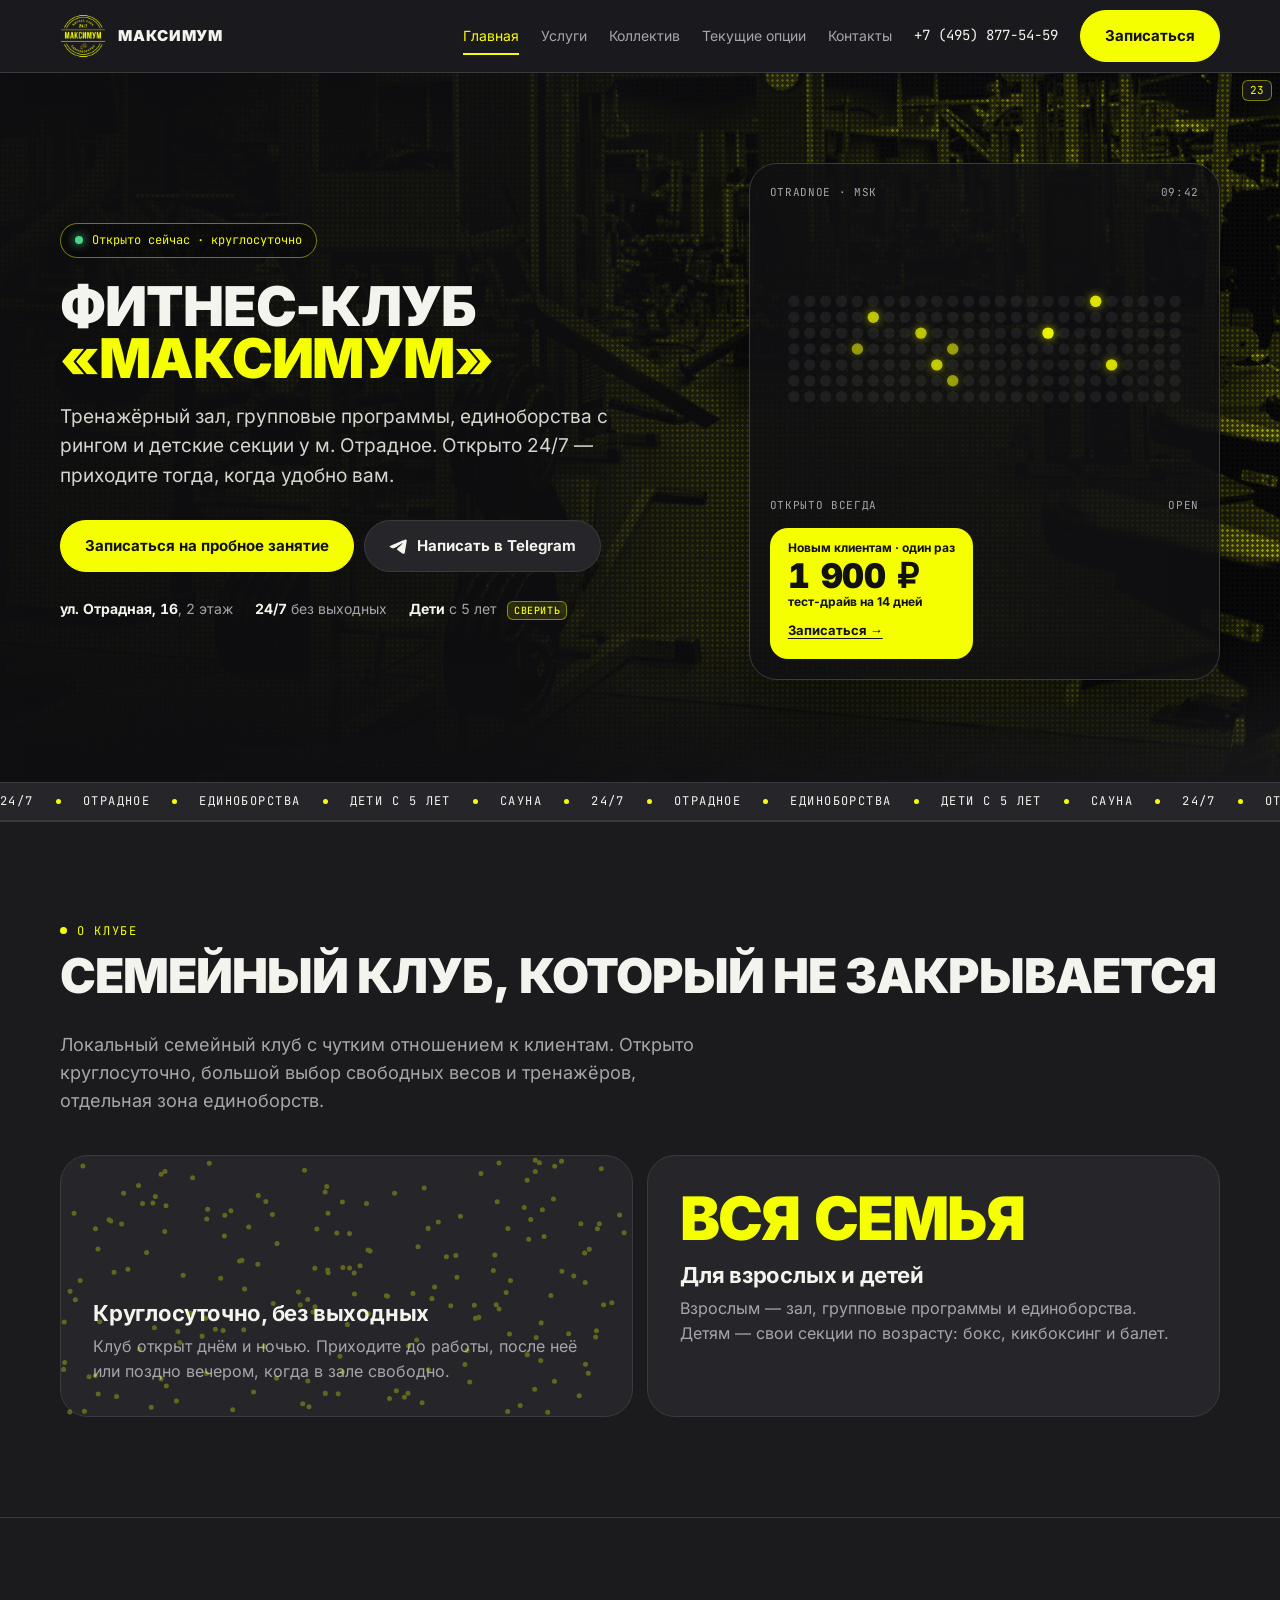
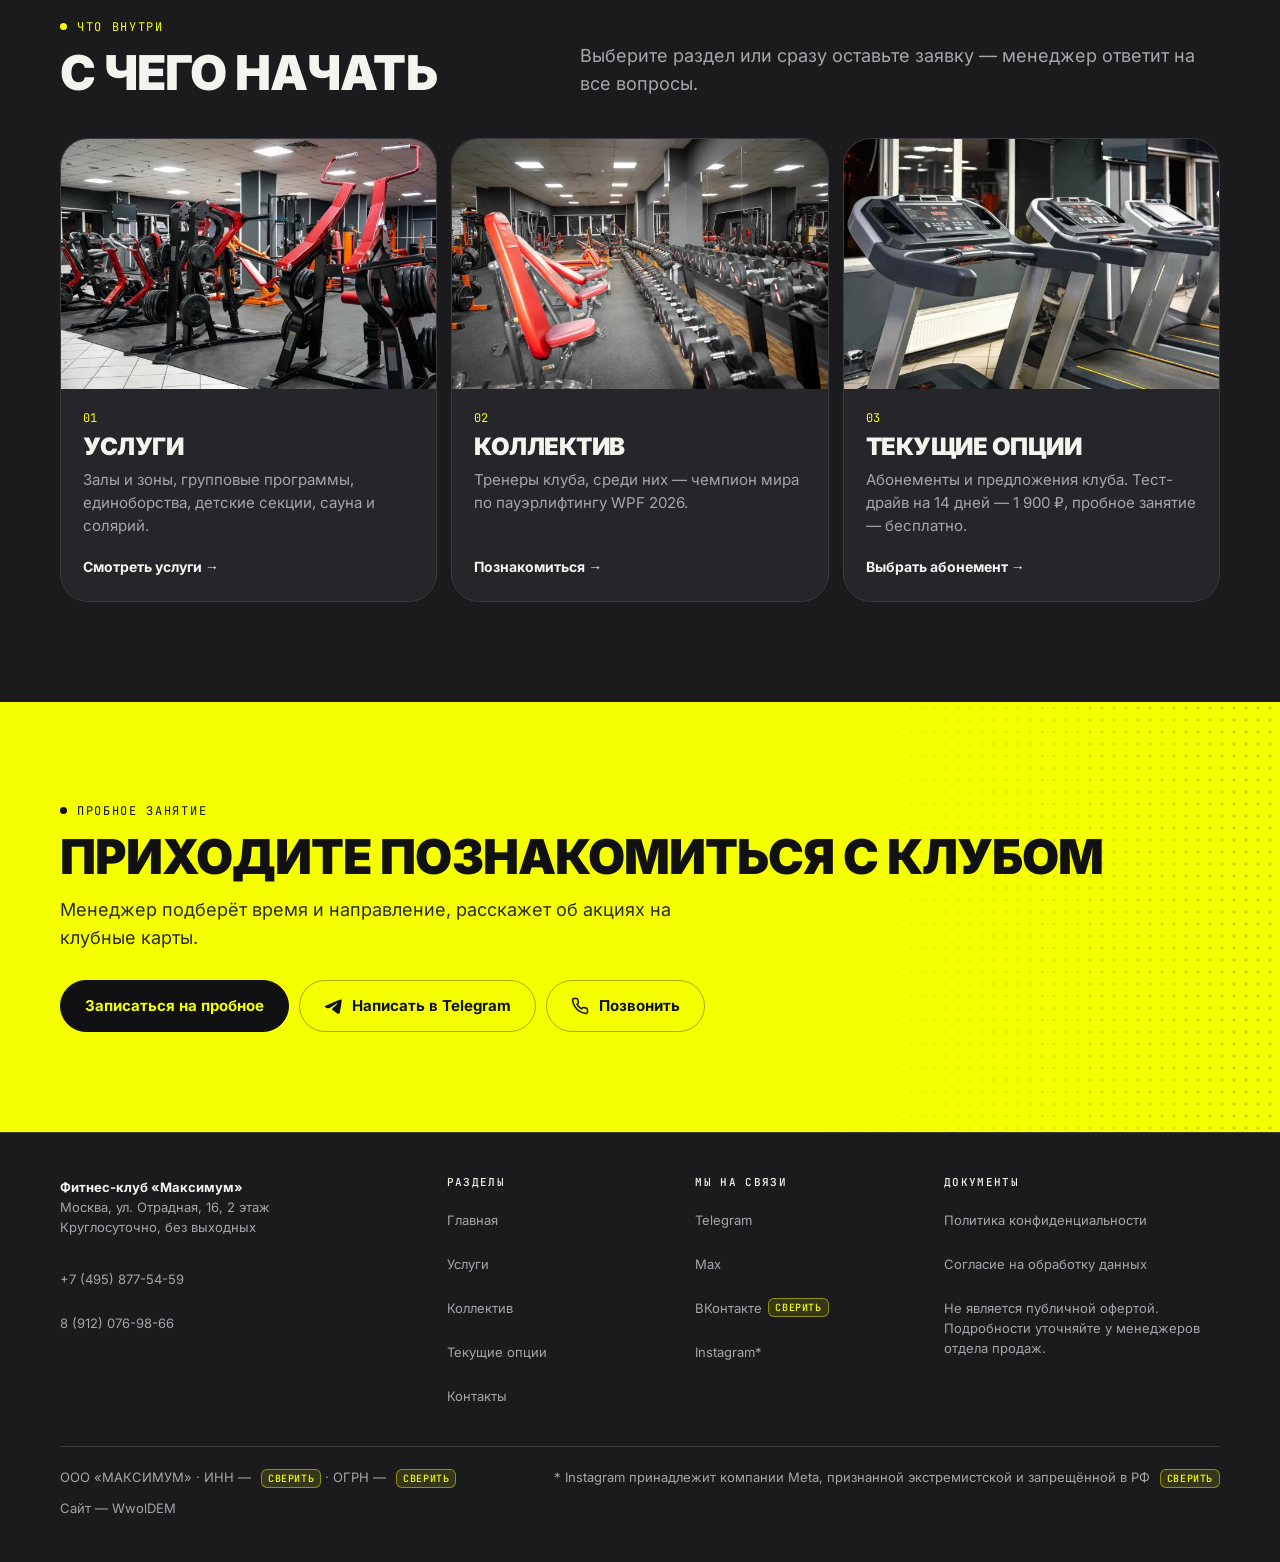
==== index.html @ f5d0c186 "Демо-сайт «Максимум», версия 23: иконки Telegram Co-Authored-By: Claude Opus 5.5 <noreply@anthropic." ====
<!doctype html>
<html lang="ru">
<head>
<meta charset="utf-8">
<meta name="viewport" content="width=device-width, initial-scale=1, viewport-fit=cover">
<title>Фитнес-клуб «Максимум» в Отрадном — круглосуточно, для всей семьи</title>
<meta name="description" content="Локальный семейный фитнес-клуб «Максимум» у м. Отрадное: открыто круглосуточно, свободные веса и тренажёры, зона единоборств, детские секции. Тест-драйв 14 дней — 1 900 ₽, пробное занятие — бесплатно.">
<meta name="theme-color" content="#1b1b1e">
<!--club:head-->
<meta name="robots" content="noindex, nofollow">
<link rel="canonical" href="https://maximum-club.example/">
<meta property="og:type" content="website">
<meta property="og:locale" content="ru_RU">
<meta property="og:site_name" content="Фитнес-клуб «Максимум»">
<meta property="og:title" content="Фитнес-клуб «Максимум» в Отрадном — круглосуточно, для всей семьи">
<meta property="og:description" content="Локальный семейный фитнес-клуб «Максимум» у м. Отрадное: открыто круглосуточно, свободные веса и тренажёры, зона единоборств, детские секции. Тест-драйв 14 дней — 1 900 ₽, пробное занятие — бесплатно.">
<meta property="og:url" content="https://maximum-club.example/">
<meta property="og:image" content="https://maximum-club.example/assets/img/og.jpg">
<meta property="og:image:width" content="1200">
<meta property="og:image:height" content="630">
<meta name="twitter:card" content="summary_large_image">
<link rel="icon" href="assets/img/favicon-32.png" sizes="32x32" type="image/png">
<link rel="apple-touch-icon" href="assets/img/apple-touch-icon.png">
<!--/club:head-->
<link rel="stylesheet" href="assets/css/site.css?v=23">
</head>
<body data-tg="Здравствуйте! Хочу записаться на пробное занятие в «Максимум»">
<a class="skip" href="#main">К содержанию</a>
<div class="ver" aria-hidden="true">23</div>

<header class="header">
  <div class="wrap">
    <a class="logo" href="index.html" aria-label="Фитнес-клуб «Максимум», на главную"><img src="assets/img/logo.png" alt="" width="46" height="46"><span>МАКСИМУМ</span></a>
    <nav class="nav" aria-label="Разделы сайта">
      <a href="index.html" aria-current="page">Главная</a>
      <a href="uslugi.html">Услуги</a>
      <a href="kollektiv.html">Коллектив</a>
      <a href="opcii.html">Текущие опции</a>
      <a href="kontakty.html">Контакты</a>
    </nav>
    <!--club:header-phone--><a class="header-tel" href="tel:+74958775459">+7 (495) 877-54-59</a><!--/club:header-phone-->
    <a class="btn btn-y" href="kontakty.html?interest=trial#form">Записаться</a>
    <button class="burger" type="button" aria-label="Открыть меню" aria-expanded="false" aria-controls="mobile-menu"><span></span></button>
  </div>
</header>
<nav class="mobile-menu" id="mobile-menu" aria-label="Меню">
  <a href="index.html" aria-current="page">Главная</a>
  <a href="uslugi.html">Услуги</a>
  <a href="kollektiv.html">Коллектив</a>
  <a href="opcii.html">Текущие опции</a>
  <a href="kontakty.html">Контакты</a>
  <a class="btn btn-y" href="kontakty.html?interest=trial#form">Записаться на пробное</a>
</nav>

<main id="main">
<section class="hero" aria-labelledby="hero-title">
  <div class="hero-bg" aria-hidden="true"><!--club:hero-photo--><img src="assets/img/photos/hero-1280.webp" srcset="assets/img/photos/hero-640.webp 640w, assets/img/photos/hero-1280.webp 1280w" sizes="100vw" width="1280" height="853" alt="" fetchpriority="high" data-photo="hero"><!--/club:hero-photo--><span class="tint"></span><span class="led"></span></div>
  <div class="wrap">
    <div class="hero-text">
      <span class="live">Открыто сейчас · круглосуточно</span>
      <h1 id="hero-title">Фитнес-клуб <em>«Максимум»</em></h1>
      <p class="hero-sub">Тренажёрный зал, групповые программы, единоборства с рингом и детские секции у м.&nbsp;Отрадное. Открыто 24/7 — приходите тогда, когда удобно вам.</p>
      <div class="btn-row">
        <a class="btn btn-y" href="kontakty.html?interest=trial#form">Записаться на пробное занятие</a>
        <a class="btn" data-tg href="https://t.me/maximum_otradnoe"><svg class="ico-tg" viewBox="42 53 136 136" fill="currentColor" aria-hidden="true"><path fill-rule="evenodd" d="M54.3,118.8c35-15.2,58.3-25.3,70-30.2 c33.3-13.9,40.3-16.3,44.8-16.4c1,0,3.2,0.2,4.7,1.4c1.2,1,1.5,2.3,1.7,3.3s0.4,3.1,0.2,4.7c-1.8,19-9.6,65.1-13.6,86.3 c-1.7,9-5,12-8.2,12.3c-7,0.6-12.3-4.6-19-9c-10.6-6.9-16.5-11.2-26.8-18c-11.9-7.8-4.2-12.1,2.6-19.1c1.8-1.8,32.5-29.8,33.1-32.3 c0.1-0.3,0.1-1.5-0.6-2.1c-0.7-0.6-1.7-0.4-2.5-0.2c-1.1,0.2-17.9,11.4-50.6,33.5c-4.8,3.3-9.1,4.9-13,4.8 c-4.3-0.1-12.5-2.4-18.7-4.4c-7.5-2.4-13.5-3.7-13-7.9C45.7,123.3,48.7,121.1,54.3,118.8z"/></svg>Написать в Telegram</a>
      </div>
      <div class="hero-meta"><!--club:hero-meta-->
        <span><b>ул. Отрадная, 16</b>, 2 этаж</span>
        <span><b>24/7</b> без выходных</span>
        <span><b>Дети</b> с 5 лет <span class="todo" title="Возраст балетной студии не подтверждён — минимальный возраст может быть меньше">сверить</span></span>
      <!--/club:hero-meta-->
      </div>
    </div>
    <div class="board">
      <div class="board-top"><span>OTRADNOE · MSK</span><span id="clock">--:--</span></div>
      <canvas id="led" width="640" height="400" role="img" aria-label="Табло: клуб открыт 24 часа 7 дней в неделю"></canvas>
      <div class="board-bot"><span>ОТКРЫТО ВСЕГДА</span><span>OPEN</span></div>
      <!-- ПРЕДЛОЖЕНИЕ: тест-драйв из club.js (memberships.testDrive) -->
      <div class="price-tag"><!--club:hero-price-->
        <small>Новым клиентам · один раз</small>
        <b>1 900 ₽</b>
        <small>тест-драйв на 14 дней</small>
        <a href="kontakty.html?interest=testdrive#form">Записаться →</a>
      <!--/club:hero-price-->
      </div>
    </div>
  </div>
</section>

<!-- 24/7 и «семейный клуб» — только текстом на главной (так решил владелец) -->
<section class="section" aria-labelledby="about-title">
  <div class="wrap">
    <div class="section-head">
      <div>
        <div class="eyebrow">О клубе</div>
        <h2 class="h2" id="about-title">Семейный клуб, который не&nbsp;закрывается</h2>
      </div>
      <p class="lead">Локальный семейный клуб с чутким отношением к клиентам. Открыто круглосуточно, большой выбор свободных весов и тренажёров, отдельная зона единоборств.</p>
    </div>
    <div class="grid-2">
      <div class="panel">
        <div class="big">24/7</div>
        <h3>Круглосуточно, без выходных</h3>
        <p>Клуб открыт днём и ночью. Приходите до работы, после неё или поздно вечером, когда в зале свободно.</p>
      </div>
      <div class="panel dots">
        <div class="big">Вся семья</div>
        <h3>Для взрослых и детей</h3>
        <p>Взрослым — зал, групповые программы и единоборства. Детям — свои секции по возрасту: бокс, кикбоксинг и балет.</p>
      </div>
    </div>
  </div>
</section>

<!-- Три раздела из схемы владельца: Услуги · Коллектив · Текущие опции -->
<section class="section" aria-labelledby="go-title">
  <div class="wrap">
    <div class="section-head">
      <div>
        <div class="eyebrow">Что внутри</div>
        <h2 class="h2" id="go-title">С чего начать</h2>
      </div>
      <p class="lead">Выберите раздел или сразу оставьте заявку — менеджер ответит на все вопросы.</p>
    </div>
    <div class="grid-3">
      <a class="go" href="uslugi.html">
        <div class="photo"><!--club:photo:machines--><img src="assets/img/photos/machines-1280.webp" srcset="assets/img/photos/machines-640.webp 640w, assets/img/photos/machines-1280.webp 1280w" sizes="(max-width: 640px) 100vw, (max-width: 1080px) 50vw, 400px" width="1280" height="853" alt="Ряд силовых тренажёров в зале клуба" loading="lazy" decoding="async" data-photo="machines"><!--/club:photo:machines--></div>
        <div class="go-body"><span class="num">01</span><h3>Услуги</h3><p>Залы и зоны, групповые программы, единоборства, детские секции, сауна и солярий.</p><span class="arrow">Смотреть услуги →</span></div>
      </a>
      <a class="go" href="kollektiv.html">
        <div class="photo"><!--club:photo:dumbbells--><img src="assets/img/photos/dumbbells-1280.webp" srcset="assets/img/photos/dumbbells-640.webp 640w, assets/img/photos/dumbbells-1280.webp 1280w" sizes="(max-width: 640px) 100vw, (max-width: 1080px) 50vw, 400px" width="1280" height="853" alt="Зона свободных весов: гантельный ряд и скамья" loading="lazy" decoding="async" data-photo="dumbbells"><!--/club:photo:dumbbells--></div>
        <div class="go-body"><span class="num">02</span><h3>Коллектив</h3><p>Тренеры клуба, среди них — чемпион мира по пауэрлифтингу WPF 2026.</p><span class="arrow">Познакомиться →</span></div>
      </a>
      <a class="go" href="opcii.html">
        <div class="photo"><!--club:photo:treadmills--><img src="assets/img/photos/treadmills-1280.webp" srcset="assets/img/photos/treadmills-640.webp 640w, assets/img/photos/treadmills-1280.webp 1280w" sizes="(max-width: 640px) 100vw, (max-width: 1080px) 50vw, 400px" width="1280" height="853" alt="Кардиозона: ряд беговых дорожек" loading="lazy" decoding="async" data-photo="treadmills"><!--/club:photo:treadmills--></div>
        <div class="go-body"><span class="num">03</span><h3>Текущие опции</h3><p>Абонементы и предложения клуба. <!--club:promo-line-->Тест-драйв на 14 дней — 1 900 ₽, пробное занятие — бесплатно.<!--/club:promo-line--></p><span class="arrow">Выбрать абонемент →</span></div>
      </a>
    </div>
  </div>
</section>

<!-- Призыв к заявке: на каждой странице -->
<section class="section on-y cta" aria-labelledby="cta-title">
  <div class="wrap">
    <div>
      <div class="eyebrow">Пробное занятие</div>
      <h2 class="h2" id="cta-title">Приходите познакомиться с клубом</h2>
      <p class="lead">Менеджер подберёт время и направление, расскажет об акциях на клубные карты.</p>
    </div>
    <div class="btn-row">
      <a class="btn btn-ink" href="kontakty.html?interest=trial#form">Записаться на пробное</a>
      <a class="btn btn-line" data-tg href="https://t.me/maximum_otradnoe"><svg class="ico-tg" viewBox="42 53 136 136" fill="currentColor" aria-hidden="true"><path fill-rule="evenodd" d="M54.3,118.8c35-15.2,58.3-25.3,70-30.2 c33.3-13.9,40.3-16.3,44.8-16.4c1,0,3.2,0.2,4.7,1.4c1.2,1,1.5,2.3,1.7,3.3s0.4,3.1,0.2,4.7c-1.8,19-9.6,65.1-13.6,86.3 c-1.7,9-5,12-8.2,12.3c-7,0.6-12.3-4.6-19-9c-10.6-6.9-16.5-11.2-26.8-18c-11.9-7.8-4.2-12.1,2.6-19.1c1.8-1.8,32.5-29.8,33.1-32.3 c0.1-0.3,0.1-1.5-0.6-2.1c-0.7-0.6-1.7-0.4-2.5-0.2c-1.1,0.2-17.9,11.4-50.6,33.5c-4.8,3.3-9.1,4.9-13,4.8 c-4.3-0.1-12.5-2.4-18.7-4.4c-7.5-2.4-13.5-3.7-13-7.9C45.7,123.3,48.7,121.1,54.3,118.8z"/></svg>Написать в Telegram</a>
      <a class="btn btn-line" href="tel:+74958775459" data-club-href="tel"><svg viewBox="0 0 24 24" fill="none" stroke="currentColor" stroke-width="2" aria-hidden="true"><path d="M22 16.9v3a2 2 0 0 1-2.2 2 19.8 19.8 0 0 1-8.6-3.1 19.5 19.5 0 0 1-6-6A19.8 19.8 0 0 1 2.1 4.2 2 2 0 0 1 4.1 2h3a2 2 0 0 1 2 1.7c.1.9.4 1.8.7 2.7a2 2 0 0 1-.5 2.1L8 9.8a16 16 0 0 0 6 6l1.3-1.3a2 2 0 0 1 2.1-.4c.9.3 1.8.6 2.7.7a2 2 0 0 1 1.7 2z"/></svg>Позвонить</a>
    </div>
  </div>
</section>
</main>

<!--club:footer-->
<footer class="footer">
  <div class="wrap">
    <div>
      <b>Фитнес-клуб «Максимум»</b><br>
      Москва, ул. Отрадная, 16, 2 этаж<br>
      Круглосуточно, без выходных<br><br>
      <a href="tel:+74958775459">+7 (495) 877-54-59</a><br>
      <a href="tel:+79120769866">8 (912) 076-98-66</a>
    </div>
    <div>
      <h2>Разделы</h2>
      <ul class="footer-links">
        <li><a href="index.html">Главная</a></li>
        <li><a href="uslugi.html">Услуги</a></li>
        <li><a href="kollektiv.html">Коллектив</a></li>
        <li><a href="opcii.html">Текущие опции</a></li>
        <li><a href="kontakty.html">Контакты</a></li>
      </ul>
    </div>
    <div>
      <h2>Мы на связи</h2>
      <ul class="footer-links">
        <li><a data-tg href="https://t.me/maximum_otradnoe">Telegram</a></li>
        <li><a href="https://max.ru/u/f9LHodD0cOLThnOwlESvNaqsqRwsQmShuXo-hjKcUozW8xYT5xTaU2M9Jrw" target="_blank" rel="noopener">Max</a></li>
        <li><a href="https://vk.com/maximum_otradnoe" target="_blank" rel="noopener">ВКонтакте</a> <span class="todo" title="Страница не открылась при сборе данных">сверить</span></li>
        <li><a href="https://www.instagram.com/maximum_otradnoe" target="_blank" rel="noopener">Instagram*</a></li>
      </ul>
    </div>
    <div>
      <h2>Документы</h2>
      <ul class="footer-links">
        <li><a href="privacy.html">Политика конфиденциальности</a></li>
        <li><a href="consent.html">Согласие на обработку данных</a></li>
      </ul>
      <p style="margin-top:12px">Не является публичной офертой. Подробности уточняйте у менеджеров отдела продаж.</p>
    </div>
    <div class="legal">
      <span>ООО «МАКСИМУМ» · ИНН — <span class="todo" title="Запросить у клуба">сверить</span> · ОГРН — <span class="todo" title="Запросить у клуба">сверить</span></span>
      <span>* Instagram принадлежит компании Meta, признанной экстремистской и запрещённой в РФ <span class="todo" title="Сверить формулировку с юристом клуба">сверить</span></span>
      <span>Сайт — WwolDEM</span>
    </div>
  </div>
</footer>
<!--/club:footer-->
<!--club:actionbar-->
<nav class="actionbar" aria-label="Быстрая связь">
  <a class="btn" href="tel:+74958775459"><svg viewBox="0 0 24 24" fill="none" stroke="currentColor" stroke-width="2" aria-hidden="true"><path d="M22 16.9v3a2 2 0 0 1-2.2 2 19.8 19.8 0 0 1-8.6-3.1 19.5 19.5 0 0 1-6-6A19.8 19.8 0 0 1 2.1 4.2 2 2 0 0 1 4.1 2h3a2 2 0 0 1 2 1.7c.1.9.4 1.8.7 2.7a2 2 0 0 1-.5 2.1L8 9.8a16 16 0 0 0 6 6l1.3-1.3a2 2 0 0 1 2.1-.4c.9.3 1.8.6 2.7.7a2 2 0 0 1 1.7 2z"/></svg>Звонок</a>
  <a class="btn" data-tg href="https://t.me/maximum_otradnoe"><svg class="ico-tg" viewBox="42 53 136 136" fill="currentColor" aria-hidden="true"><path fill-rule="evenodd" d="M54.3,118.8c35-15.2,58.3-25.3,70-30.2 c33.3-13.9,40.3-16.3,44.8-16.4c1,0,3.2,0.2,4.7,1.4c1.2,1,1.5,2.3,1.7,3.3s0.4,3.1,0.2,4.7c-1.8,19-9.6,65.1-13.6,86.3 c-1.7,9-5,12-8.2,12.3c-7,0.6-12.3-4.6-19-9c-10.6-6.9-16.5-11.2-26.8-18c-11.9-7.8-4.2-12.1,2.6-19.1c1.8-1.8,32.5-29.8,33.1-32.3 c0.1-0.3,0.1-1.5-0.6-2.1c-0.7-0.6-1.7-0.4-2.5-0.2c-1.1,0.2-17.9,11.4-50.6,33.5c-4.8,3.3-9.1,4.9-13,4.8 c-4.3-0.1-12.5-2.4-18.7-4.4c-7.5-2.4-13.5-3.7-13-7.9C45.7,123.3,48.7,121.1,54.3,118.8z"/></svg>Telegram</a>
  <a class="btn btn-y" href="kontakty.html?interest=trial#form">Заявка</a>
</nav>
<!--/club:actionbar-->
<!-- Яндекс Метрику клуба (счётчик 99974212) подключить только на боевом домене -->
<script src="assets/data/club.js?v=23" defer></script>
<script src="assets/js/site.js?v=23" defer></script>
</body>
</html>
---- assets/css/site.css ----
/* =========================================================
   Фитнес-клуб «Максимум» — новый информационный сайт (черновой каркас)
   Общий стиль для всех страниц. Токены — из версии 9 лендинга.
   ========================================================= */
/* ---------- шрифты: локальные файлы из assets/fonts ---------- */
@font-face{font-family:"Inter";font-style:normal;font-weight:400;font-display:swap;src:url("../fonts/inter-cyrillic-400-normal.woff2") format("woff2");unicode-range:U+0301,U+0400-045F,U+0490-0491,U+04B0-04B1,U+2116}
@font-face{font-family:"Inter";font-style:normal;font-weight:400;font-display:swap;src:url("../fonts/inter-latin-400-normal.woff2") format("woff2");unicode-range:U+0000-00FF,U+0131,U+0152-0153,U+02BB-02BC,U+02C6,U+02DA,U+02DC,U+0304,U+0308,U+0329,U+2000-206F,U+20AC,U+2122,U+2191,U+2193,U+2212,U+2215,U+FEFF,U+FFFD}
@font-face{font-family:"Inter";font-style:normal;font-weight:500;font-display:swap;src:url("../fonts/inter-cyrillic-500-normal.woff2") format("woff2");unicode-range:U+0301,U+0400-045F,U+0490-0491,U+04B0-04B1,U+2116}
@font-face{font-family:"Inter";font-style:normal;font-weight:500;font-display:swap;src:url("../fonts/inter-latin-500-normal.woff2") format("woff2");unicode-range:U+0000-00FF,U+0131,U+0152-0153,U+02BB-02BC,U+02C6,U+02DA,U+02DC,U+0304,U+0308,U+0329,U+2000-206F,U+20AC,U+2122,U+2191,U+2193,U+2212,U+2215,U+FEFF,U+FFFD}
@font-face{font-family:"Inter";font-style:normal;font-weight:700;font-display:swap;src:url("../fonts/inter-cyrillic-700-normal.woff2") format("woff2");unicode-range:U+0301,U+0400-045F,U+0490-0491,U+04B0-04B1,U+2116}
@font-face{font-family:"Inter";font-style:normal;font-weight:700;font-display:swap;src:url("../fonts/inter-latin-700-normal.woff2") format("woff2");unicode-range:U+0000-00FF,U+0131,U+0152-0153,U+02BB-02BC,U+02C6,U+02DA,U+02DC,U+0304,U+0308,U+0329,U+2000-206F,U+20AC,U+2122,U+2191,U+2193,U+2212,U+2215,U+FEFF,U+FFFD}
@font-face{font-family:"Inter";font-style:normal;font-weight:900;font-display:swap;src:url("../fonts/inter-cyrillic-900-normal.woff2") format("woff2");unicode-range:U+0301,U+0400-045F,U+0490-0491,U+04B0-04B1,U+2116}
@font-face{font-family:"Inter";font-style:normal;font-weight:900;font-display:swap;src:url("../fonts/inter-latin-900-normal.woff2") format("woff2");unicode-range:U+0000-00FF,U+0131,U+0152-0153,U+02BB-02BC,U+02C6,U+02DA,U+02DC,U+0304,U+0308,U+0329,U+2000-206F,U+20AC,U+2122,U+2191,U+2193,U+2212,U+2215,U+FEFF,U+FFFD}
@font-face{font-family:"JetBrains Mono";font-style:normal;font-weight:400;font-display:swap;src:url("../fonts/jetbrains-mono-cyrillic-400-normal.woff2") format("woff2");unicode-range:U+0301,U+0400-045F,U+0490-0491,U+04B0-04B1,U+2116}
@font-face{font-family:"JetBrains Mono";font-style:normal;font-weight:400;font-display:swap;src:url("../fonts/jetbrains-mono-latin-400-normal.woff2") format("woff2");unicode-range:U+0000-00FF,U+0131,U+0152-0153,U+02BB-02BC,U+02C6,U+02DA,U+02DC,U+0304,U+0308,U+0329,U+2000-206F,U+20AC,U+2122,U+2191,U+2193,U+2212,U+2215,U+FEFF,U+FFFD}
@font-face{font-family:"JetBrains Mono";font-style:normal;font-weight:500;font-display:swap;src:url("../fonts/jetbrains-mono-cyrillic-500-normal.woff2") format("woff2");unicode-range:U+0301,U+0400-045F,U+0490-0491,U+04B0-04B1,U+2116}
@font-face{font-family:"JetBrains Mono";font-style:normal;font-weight:500;font-display:swap;src:url("../fonts/jetbrains-mono-latin-500-normal.woff2") format("woff2");unicode-range:U+0000-00FF,U+0131,U+0152-0153,U+02BB-02BC,U+02C6,U+02DA,U+02DC,U+0304,U+0308,U+0329,U+2000-206F,U+20AC,U+2122,U+2191,U+2193,U+2212,U+2215,U+FEFF,U+FFFD}
:root{
  --bg:#1b1b1e;
  --base:#303034;
  --surface:#25252a;
  --surface-2:#2d2d32;
  --line:#3a3a41;
  --text:#f4f4ef;
  --muted:#a5a5ac;
  --y:#f5ff00;
  --y-soft:rgba(245,255,0,.12);
  --y-line:rgba(245,255,0,.45);
  --ink:#111113;
  --ok:#47d68b;
  --err:#ff6b5e;
  --sans:"Inter",-apple-system,BlinkMacSystemFont,"Segoe UI",Roboto,Arial,sans-serif;
  --mono:"JetBrains Mono",ui-monospace,"SF Mono",Menlo,Consolas,monospace;
  --r-lg:28px; --r-md:18px; --r-sm:12px; --r-pill:999px;
  --wrap:1200px;
  --gutter:20px;
  --header-h:72px;
  --hdr-shrink:0px;
  color-scheme:dark;
}
html.hdr-compact{--hdr-shrink:12px} /* шапка сжимается при прокрутке */
*{box-sizing:border-box;margin:0;padding:0}
html{scroll-behavior:smooth;scroll-padding-top:calc(var(--header-h) + 12px);-webkit-text-size-adjust:100%}
body{background:var(--bg);color:var(--text);font-family:var(--sans);font-size:16px;line-height:1.55;-webkit-font-smoothing:antialiased}
img{max-width:100%;display:block}
a{color:inherit;text-decoration:none}
button{font:inherit;color:inherit;background:none;border:0;cursor:pointer}
:focus-visible{outline:2px solid var(--y);outline-offset:3px;border-radius:6px}
.wrap{width:100%;max-width:var(--wrap);margin:0 auto;padding-inline:var(--gutter)}
.sr-only{position:absolute;width:1px;height:1px;overflow:hidden;clip:rect(0 0 0 0);white-space:nowrap}
.skip{position:absolute;left:12px;top:-60px;z-index:80;background:var(--y);color:var(--ink);padding:10px 16px;border-radius:var(--r-pill);font-weight:700}
.skip:focus{top:12px}

/* ---------- метки черновика ---------- */
/* версия макета — убрать перед сдачей */
.ver{position:fixed;top:calc(var(--header-h) + 8px);right:8px;z-index:60;font-family:var(--mono);font-size:11px;line-height:1;color:var(--y);border:1px solid var(--y-line);border-radius:6px;padding:4px 7px;background:rgba(27,27,30,.85);pointer-events:none}
/* «сверить» — данные из каталогов / не подтверждены клубом.
   Перед сдачей скрыть одной строкой: .todo{display:none} */
.todo{display:inline-block;margin-left:6px;padding:2px 6px;border:1px solid var(--y-line);border-radius:6px;background:var(--y-soft);color:var(--y);font-family:var(--mono);font-size:10px;font-weight:500;line-height:1.3;letter-spacing:.06em;text-transform:uppercase;vertical-align:middle;white-space:nowrap;cursor:help}
.on-y .todo,.card.hot .todo,.price-tag .todo{background:rgba(17,17,19,.1);border-color:rgba(17,17,19,.5);color:var(--ink)}
.on-y .form .todo{background:var(--y-soft);border-color:var(--y-line);color:var(--y)}

/* ---------- type ---------- */
h1,h2,h3{line-height:1.02;letter-spacing:-.02em;text-wrap:balance;overflow-wrap:anywhere}
.eyebrow{font-family:var(--mono);font-size:12px;letter-spacing:.14em;text-transform:uppercase;color:var(--y)}
.eyebrow::before{content:"";display:inline-block;width:7px;height:7px;border-radius:50%;background:currentColor;margin-right:10px;vertical-align:1px}
.h1{font-size:clamp(34px,4.6vw,56px);font-weight:900;text-transform:uppercase;line-height:1;margin-top:16px}
.h2{font-size:clamp(28px,4.4vw,48px);font-weight:900;text-transform:uppercase;margin-top:12px}
.lead{color:var(--muted);font-size:clamp(16px,1.6vw,18px);max-width:640px;margin-top:14px}
.muted{color:var(--muted)}
.note{font-family:var(--mono);font-size:12px;color:var(--muted)}
.section{padding-block:clamp(56px,8vw,100px);border-top:1px solid var(--line)}
.section-head{display:flex;flex-wrap:wrap;align-items:flex-end;justify-content:space-between;gap:16px 40px;margin-bottom:clamp(24px,4vw,40px)}

/* ---------- buttons ---------- */
.btn{display:inline-flex;align-items:center;justify-content:center;gap:10px;min-height:52px;padding:14px 24px;border-radius:var(--r-pill);font-weight:700;font-size:15px;line-height:1.2;border:1px solid var(--line);background:var(--surface);text-align:center;transition:transform .2s ease,background .2s,border-color .2s,color .2s}
.btn:hover{border-color:#5a5a63;transform:translateY(-1px)}
.btn-y{background:var(--y);border-color:var(--y);color:var(--ink)}
.btn-y:hover{background:#fbff5c;border-color:#fbff5c}
.btn-ink{background:var(--ink);border-color:var(--ink);color:var(--y)}
.btn-ink:hover{background:#000;border-color:#000}
.btn-line{background:transparent;border-color:rgba(17,17,19,.35);color:var(--ink)}
.btn-line:hover{border-color:var(--ink)}
.btn svg{width:18px;height:18px;flex:none}
.btn-row{display:flex;flex-wrap:wrap;gap:10px}
.btn-row .todo,.chips .todo{align-self:center}

/* ---------- header ---------- */
.header{position:sticky;top:0;z-index:40;background:rgba(27,27,30,.9);backdrop-filter:saturate(1.4) blur(14px);-webkit-backdrop-filter:saturate(1.4) blur(14px);border-bottom:1px solid var(--line);margin-bottom:var(--hdr-shrink);transition:margin-bottom .25s ease}
.header .wrap{display:flex;align-items:center;gap:22px;height:calc(var(--header-h) - var(--hdr-shrink));transition:height .25s ease}
.logo{display:flex;align-items:center;gap:12px;margin-right:auto;font-weight:900;letter-spacing:.06em;font-size:15px;flex:none;min-height:44px}
.logo img{width:46px;height:46px;border-radius:50%;background:var(--bg);flex:none;transition:width .25s ease,height .25s ease}
.hdr-compact .logo img{width:38px;height:38px}
.nav{display:flex;gap:22px;font-size:14px;color:var(--muted)}
.nav a{position:relative;padding-block:12px;transition:color .2s}
.nav a::after{content:"";position:absolute;left:0;right:0;bottom:4px;height:2px;background:var(--y);transform:scaleX(0);transform-origin:0 50%;transition:transform .3s ease}
.nav a:hover{color:var(--text)}
.nav a:hover::after{transform:scaleX(1)}
.nav a[aria-current="page"]{color:var(--y)}
.nav a[aria-current="page"]::after{transform:scaleX(1)}
.header-tel{font-family:var(--mono);font-size:14px;white-space:nowrap;padding-block:12px}
.header-tel:hover{color:var(--y)}
.burger{display:none;width:44px;height:44px;border-radius:12px;border:1px solid var(--line);place-items:center;flex:none}
.burger span{display:block;width:18px;height:2px;background:var(--text);box-shadow:0 6px 0 var(--text),0 -6px 0 var(--text)}
.burger[aria-expanded="true"]{border-color:var(--y)}
.mobile-menu{display:none}

/* ---------- LED-сетка: фирменная деталь, умеренно ---------- */
.dots{background-image:radial-gradient(circle,rgba(245,255,0,.22) 1px,transparent 1.6px);background-size:12px 12px}

/* ---------- фото ---------- */
.photo{position:relative;overflow:hidden;background:var(--surface-2)}
.photo img{position:absolute;inset:0;width:100%;height:100%;object-fit:cover;transition:transform 1s cubic-bezier(.16,1,.3,1)}
/* метка «фото для макета»: только на картинках-заглушках (data-mock), настоящие фото ставит tools/build.mjs */
.photo:has(> img[data-mock])::after{content:"фото для макета";position:absolute;top:10px;right:10px;z-index:2;font-family:var(--mono);font-size:10px;letter-spacing:.04em;color:var(--text);background:rgba(17,17,19,.72);border-radius:6px;padding:3px 7px;pointer-events:none}
.hero:has(.hero-bg img[data-mock])::after{content:"фото для макета";position:absolute;bottom:12px;right:12px;z-index:3;font-family:var(--mono);font-size:10px;color:var(--text);background:rgba(17,17,19,.72);border-radius:6px;padding:3px 7px}
/* заглушка без фото (тренеры) */
.ph{position:relative;overflow:hidden;background:
  radial-gradient(circle at 70% 30%,rgba(245,255,0,.10),transparent 55%),
  repeating-linear-gradient(135deg,#2a2a2f 0 14px,#26262b 14px 28px)}
.ph::after{content:attr(data-label);position:absolute;left:14px;bottom:12px;right:14px;font-family:var(--mono);font-size:11px;color:var(--muted);letter-spacing:.04em}
.ph img{position:absolute;inset:0;width:100%;height:100%;object-fit:cover;z-index:1}

/* ---------- главная: первый экран ---------- */
.hero{position:relative;overflow:hidden;padding-block:clamp(40px,7vw,96px) clamp(48px,8vw,104px)}
.hero-bg{position:absolute;inset:0;z-index:0;background:#0e0e10}
.hero-bg img{position:absolute;inset:0;width:100%;height:100%;object-fit:cover;object-position:62% 45%;filter:grayscale(1) contrast(1.35) brightness(.9)}
.hero-bg .tint{position:absolute;inset:0;background:var(--y);mix-blend-mode:multiply}
.hero-bg .led{position:absolute;inset:0;background-image:radial-gradient(circle,transparent 0 1.1px,rgba(14,14,16,.7) 1.5px);background-size:5px 5px}
.hero::before{content:"";position:absolute;inset:0;z-index:1;background:
  linear-gradient(90deg,rgba(14,14,16,.97) 0%,rgba(14,14,16,.9) 40%,rgba(14,14,16,.45) 75%,rgba(14,14,16,.25) 100%),
  linear-gradient(0deg,rgba(27,27,30,1) 0%,rgba(27,27,30,0) 22%)}
.hero .wrap{position:relative;z-index:2;display:grid;grid-template-columns:minmax(0,1.15fr) minmax(0,.85fr);gap:clamp(24px,4vw,56px);align-items:center}
.live{display:inline-flex;align-items:center;gap:9px;font-family:var(--mono);font-size:12px;color:var(--y);border:1px solid var(--y-line);border-radius:var(--r-pill);padding:7px 14px;background:rgba(0,0,0,.3)}
.live::before{content:"";width:8px;height:8px;border-radius:50%;background:var(--ok);box-shadow:0 0 10px var(--ok);animation:pulse 1.8s ease-in-out infinite}
@keyframes pulse{50%{opacity:.35}}
.hero-text{container-type:inline-size;min-width:0}
.hero h1{font-size:clamp(34px,8.6cqi,76px);font-weight:900;text-transform:uppercase;line-height:.95;margin:22px 0 18px}
.hero h1 em{font-style:normal;color:var(--y);display:block;white-space:nowrap} /* кавычки не отрываются от слова */
.hero-sub{font-size:clamp(16px,1.7vw,19px);color:#d6d6d0;max-width:560px}
.hero .btn-row{margin-top:30px}
.hero-meta{display:flex;flex-wrap:wrap;gap:8px 22px;margin-top:26px;font-size:14px;color:var(--muted)}
.hero-meta b{color:var(--text)}
.board{position:relative;border-radius:var(--r-lg);border:1px solid var(--line);background:rgba(16,16,19,.88);padding:20px;display:flex;flex-direction:column;gap:14px;box-shadow:0 40px 90px rgba(0,0,0,.5)}
.board-top,.board-bot{display:flex;justify-content:space-between;font-family:var(--mono);font-size:11px;color:var(--muted);letter-spacing:.06em}
.board canvas{width:100%;height:auto;aspect-ratio:16/10;display:block}
.price-tag{align-self:flex-start;background:var(--y);color:var(--ink);border-radius:var(--r-md);padding:14px 18px;line-height:1.05}
.price-tag small{display:block;font-size:12px;font-weight:600}
.price-tag b{display:block;font-size:clamp(26px,3vw,34px);font-weight:900;letter-spacing:-.01em;word-spacing:.08em;margin:3px 0}
.price-tag a{display:inline-flex;align-items:center;min-height:44px;margin-bottom:-8px;font-weight:700;font-size:13px;text-decoration:underline;text-underline-offset:3px}

/* ---------- внутренние страницы: шапка раздела ---------- */
.page-head{position:relative;overflow:hidden;padding-block:clamp(40px,6vw,80px) clamp(32px,5vw,64px)}
.page-head .wrap{position:relative}
.page-head .led-bg{position:absolute;inset:0;-webkit-mask-image:linear-gradient(270deg,rgba(0,0,0,.9) 0%,transparent 70%);mask-image:linear-gradient(270deg,rgba(0,0,0,.9) 0%,transparent 70%);pointer-events:none}
.subnav{display:flex;flex-wrap:wrap;gap:8px;margin-top:26px}
.subnav a{display:inline-flex;align-items:center;min-height:44px;padding:8px 16px;border:1px solid var(--line);border-radius:var(--r-pill);font-size:14px;color:#d6d6d0;transition:border-color .2s,color .2s}
.subnav a:hover{border-color:var(--y-line);color:var(--y)}

/* ---------- панели и факты ---------- */
.grid-2{display:grid;grid-template-columns:repeat(2,minmax(0,1fr));gap:14px}
.grid-3{display:grid;grid-template-columns:repeat(3,minmax(0,1fr));gap:14px}
.price-table td small.age{display:block;margin-top:4px;font-size:13px;font-weight:400;color:var(--muted);line-height:1.35}
.panel{background:var(--surface);border:1px solid var(--line);border-radius:var(--r-lg);padding:clamp(22px,3vw,32px)}
.panel h3{font-size:22px;letter-spacing:-.01em}
.panel p{color:var(--muted);margin-top:10px}
.panel .big{font-size:clamp(40px,5vw,60px);font-weight:900;text-transform:uppercase;color:var(--y);line-height:1;letter-spacing:-.03em;margin-bottom:16px}
.panel .btn-row{margin-top:22px}

/* ---------- карточки-переходы на разделы ---------- */
.go{display:flex;flex-direction:column;border-radius:var(--r-lg);overflow:hidden;background:var(--surface);border:1px solid var(--line);transition:border-color .3s}
.go .photo{aspect-ratio:3/2}
.go-body{padding:20px 22px 24px;display:flex;flex-direction:column;gap:8px;flex:1}
.go .num{font-family:var(--mono);font-size:12px;color:var(--y)}
.go h3{font-size:24px;text-transform:uppercase;font-weight:900;transition:color .3s}
.go p{color:var(--muted);font-size:15px}
.go .arrow{margin-top:auto;padding-top:10px;font-weight:700;font-size:14px}
.go:hover{border-color:var(--y-line)}
.go:hover h3{color:var(--y)}
.go:hover .photo img{transform:scale(1.05)}

/* ---------- зоны ---------- */
.zone{border-radius:var(--r-lg);overflow:hidden;background:var(--surface);border:1px solid var(--line);display:flex;flex-direction:column}
.zone .photo{aspect-ratio:3/2;border-bottom:1px solid var(--line)}
.zone-body{padding:18px 22px 22px}
.zone h3{font-size:20px;letter-spacing:-.01em}
.zone p{color:var(--muted);font-size:15px;margin-top:6px}
.chips{display:flex;flex-wrap:wrap;gap:7px;margin-top:14px}
.chip{border:1px solid var(--line);border-radius:var(--r-pill);padding:6px 12px;font-size:13px;color:#d6d6d0;background:rgba(255,255,255,.02)}
.chip.y{border-color:var(--y-line);color:var(--y)}

/* ---------- две колонки: фото + текст ---------- */
.split{display:grid;grid-template-columns:minmax(0,1fr) minmax(0,1fr);gap:clamp(24px,4vw,56px);align-items:center}
.split.top{align-items:start}
.split .photo{border-radius:var(--r-lg);aspect-ratio:4/3;border:1px solid var(--line)}
.split .kids-photo{aspect-ratio:4/5}
.alt{background:var(--base)}
.motto{margin-top:16px;font-size:clamp(17px,1.7vw,20px);font-weight:700;line-height:1.35;max-width:560px}
.motto > span{display:block;margin-top:6px;font-family:var(--mono);font-size:12px;font-weight:400;color:var(--muted)}

/* ---------- таблица детских секций ---------- */
.table-wrap{border:1px solid var(--line);border-radius:var(--r-md);overflow:hidden}
.kids-table{width:100%;border-collapse:collapse;font-size:15px}
.kids-table th,.kids-table td{text-align:left;padding:13px 16px;vertical-align:top;border-bottom:1px solid var(--line)}
.kids-table th{font-family:var(--mono);font-size:11px;letter-spacing:.1em;text-transform:uppercase;color:var(--muted);font-weight:500;background:var(--surface)}
.kids-table tr:last-child td{border-bottom:0}
.kids-table td:last-child{font-family:var(--mono);color:var(--y)} /* длинный возраст переносится; «с 5 лет» сцеплены неразрывными пробелами при сборке */
.price-table td:last-child{white-space:nowrap} /* цена «1 100 ₽» одной строкой */

/* ---------- доп. услуги ---------- */
.svc{background:var(--surface);border:1px solid var(--line);border-radius:var(--r-md);padding:22px;display:flex;flex-direction:column;gap:8px}
.svc .ico{width:40px;height:40px;border-radius:12px;display:grid;place-items:center;background:var(--y-soft);color:var(--y);font-family:var(--mono);font-size:13px;font-weight:700;margin-bottom:6px}
.svc h3{font-size:18px;letter-spacing:0}
.svc p{color:var(--muted);font-size:14px}
.ticks{list-style:none;display:grid;grid-template-columns:repeat(2,minmax(0,1fr));gap:10px 24px}
.ticks li{position:relative;padding-left:22px;color:#d6d6d0}
.ticks li::before{content:"";position:absolute;left:0;top:.62em;width:10px;height:2px;background:var(--y)}

/* ---------- коллектив ---------- */
/* известные тренеры: фото слева, текст справа */
.coaches{display:grid;grid-template-columns:repeat(2,minmax(0,1fr));gap:14px}
.coach{background:var(--surface);border:1px solid var(--line);border-radius:var(--r-lg);overflow:hidden;display:grid;grid-template-columns:minmax(0,.8fr) minmax(0,1.2fr)}
.coach .ph{min-height:300px;border-right:1px solid var(--line)}
.coach-body{padding:24px 26px 26px;align-self:center}
.coach h3{font-size:22px;letter-spacing:-.01em}
.coach .role{color:var(--y);font-family:var(--mono);font-size:12px;margin-top:8px}
.coach p{color:var(--muted);font-size:15px;margin-top:12px}
.coach.star{border-color:var(--y-line)}
.coach .medal{display:inline-flex;align-items:baseline;gap:6px;margin-top:16px;background:var(--y);color:var(--ink);border-radius:var(--r-sm);padding:8px 12px;font-weight:900;font-size:22px;letter-spacing:-.02em}
.coach .medal small{font-size:12px;font-weight:600;letter-spacing:0}
/* заглушки: одинаковые компактные карточки */
.grid-4{display:grid;grid-template-columns:repeat(4,minmax(0,1fr));gap:14px;margin-top:14px}
.stub{background:var(--surface);border:1px dashed var(--line);border-radius:var(--r-md);overflow:hidden}
.stub .ph{aspect-ratio:1/1;border-bottom:1px dashed var(--line)}
.stub > div:last-child{padding:14px 16px 16px}
.stub h3{font-size:16px;letter-spacing:0;color:var(--text)}
.stub .role{color:var(--muted);font-family:var(--mono);font-size:12px;margin-top:4px}

/* ---------- карточки тренеров (без фото — круг с инициалами) ---------- */
.trainer-card{background:var(--surface);border:1px solid var(--line);border-radius:var(--r-lg);overflow:hidden;display:flex;flex-direction:column}
/* фото тренера: портрет на всю ширину карточки, лицо в верхней трети кадра — видимая часть сдвинута вверх */
.tc-photo{position:relative;aspect-ratio:4/5;overflow:hidden;background:var(--surface-2);border-bottom:1px solid var(--line)}
.tc-photo img{position:absolute;inset:0;width:100%;height:100%;object-fit:cover;object-position:50% 20%}
.tc-photo:not(.tc-empty)::after{content:"";position:absolute;inset:auto 0 0;height:28%;background:linear-gradient(180deg,transparent,rgba(37,37,42,.55));pointer-events:none}
.tc-empty{display:grid;place-items:center;background:radial-gradient(circle at 70% 30%,rgba(245,255,0,.12),transparent 60%),radial-gradient(circle,rgba(245,255,0,.2) 1px,transparent 1.6px) 0 0/12px 12px,var(--surface-2)}
.tc-empty span{font-family:var(--mono);font-size:56px;font-weight:500;letter-spacing:.06em;color:var(--y)}
.tc-body{flex:1;display:flex;flex-direction:column;gap:12px;padding:20px 22px 22px}
.trainer-card h3{font-size:19px;letter-spacing:-.01em}
.trainer-card .role{font-family:var(--mono);font-size:12px;color:var(--y);margin-top:4px}
.trainer-card .since{font-size:14px;color:var(--muted)}
.trainer-card .chips{margin-top:0;gap:6px}
.trainer-card .chip{font-size:12px;padding:5px 10px}
.trainer-card .ach{font-size:14px;color:#d6d6d0}
.trainer-card .btn{margin-top:auto;align-self:flex-start;min-height:44px;padding:10px 20px}

/* ---------- опции / абонементы ---------- */
.card{background:var(--surface);border:1px solid var(--line);border-radius:var(--r-lg);padding:26px;display:flex;flex-direction:column;gap:14px}
.card.hot{background:var(--y);color:var(--ink);border-color:var(--y)}
.card .tag{font-family:var(--mono);font-size:11px;letter-spacing:.1em;text-transform:uppercase;color:var(--muted)}
.card.hot .tag{color:var(--ink)}
.card h3{font-size:24px;letter-spacing:-.01em}
.card .price{font-size:clamp(28px,3vw,36px);font-weight:900;letter-spacing:-.01em;word-spacing:.08em;line-height:1}
.card .price small{font-size:15px;font-weight:600}
.card .price.ask{font-size:18px;font-weight:700;color:var(--muted);letter-spacing:0;line-height:1.3}
.card ul{list-style:none;display:flex;flex-direction:column;gap:9px;font-size:15px;color:#d4d4cf}
.card.hot ul{color:#2b2b2b}
.card li{padding-left:22px;position:relative}
.card li::before{content:"";position:absolute;left:0;top:.62em;width:10px;height:2px;background:var(--y)}
.card.hot li::before{background:var(--ink)}
.card .btn{margin-top:auto}
.offer-note{margin-top:18px}
/* ---------- «Текущие опции»: блоки предложений ---------- */
.offer-block{margin-top:clamp(56px,8vw,88px)}
.terms .card .price{font-size:clamp(26px,2.6vw,34px)}
.trial-free{display:flex;flex-wrap:wrap;align-items:center;justify-content:space-between;gap:14px 24px;margin-top:14px;padding:20px 24px;border:1px solid var(--y-line);border-radius:var(--r-lg);background:var(--y-soft)}
.trial-free p{display:grid;gap:4px}
.trial-free b{font-size:clamp(20px,2.2vw,26px);font-weight:900;color:var(--y);letter-spacing:-.01em}
.trial-free span{color:var(--muted);font-size:15px}
.price-table td:nth-child(2){color:#d6d6d0}
.price-table td.ask{white-space:normal;font-family:var(--sans);color:var(--muted)}
.schedule h3{font-size:20px}
.extra-row{border-color:var(--line);background:var(--surface)}
.extra-row b{color:var(--text);font-size:clamp(18px,1.8vw,22px)}
.steps{list-style:none;counter-reset:s;display:grid;grid-template-columns:repeat(3,minmax(0,1fr));gap:14px}
.steps li{counter-increment:s;background:var(--surface);border:1px solid var(--line);border-radius:var(--r-md);padding:22px}
.steps li::before{content:"0" counter(s);display:block;font-family:var(--mono);color:var(--y);font-size:28px;line-height:1;margin-bottom:14px}
.steps b{display:block;font-size:17px}
.steps span{display:block;color:var(--muted);font-size:14px;margin-top:6px}

/* ---------- жёлтая полоса-призыв (на всех страницах) ---------- */
.on-y{background:var(--y);color:var(--ink)}
.on-y .eyebrow{color:var(--ink)}
.on-y .lead{color:#2c2c2c}
.cta{border-top:0;position:relative;overflow:hidden}
.cta::before{content:"";position:absolute;top:0;right:0;bottom:0;width:min(40vw,460px);background-image:radial-gradient(circle,rgba(17,17,19,.22) 1.2px,transparent 1.8px);background-size:12px 12px;-webkit-mask-image:linear-gradient(270deg,#000,transparent);mask-image:linear-gradient(270deg,#000,transparent);pointer-events:none}
.cta .wrap{position:relative}
.cta .btn-row{margin-top:28px}

/* ---------- контакты ---------- */
.contacts{display:grid;grid-template-columns:minmax(0,.9fr) minmax(0,1.1fr);gap:14px}
.contact-list{list-style:none;display:flex;flex-direction:column;gap:18px}
.contact-list li{display:grid;gap:4px}
.contact-list small{font-family:var(--mono);font-size:11px;letter-spacing:.1em;text-transform:uppercase;color:var(--muted)}
.contact-list .v{font-size:18px;font-weight:700}
.contact-list a.v{display:inline-flex;align-items:center;min-height:44px;justify-self:start}
.contact-list a.v:hover{color:var(--y)}
.contact-list .btn-row{margin-top:4px}
.contact-list .inline{display:flex;flex-wrap:wrap;align-items:center;gap:4px 10px}
.contact-list .inline .todo{margin-left:0}
.map{border-radius:var(--r-lg);overflow:hidden;border:1px solid var(--line);min-height:420px;background:var(--surface);position:relative}
.map iframe{position:absolute;inset:0;width:100%;height:100%;border:0}
/* видно, пока карта не загрузилась или если Яндекс недоступен */
.map-fallback{position:absolute;inset:0;display:grid;place-content:center;gap:6px;text-align:center;padding:24px;color:var(--muted);font-size:14px}
.map-fallback b{color:var(--text);font-size:18px}
.map-col{display:flex;flex-direction:column;gap:12px;min-width:0}
.map-col .map{flex:1}
.map-col > .btn{align-self:flex-start}
.fine{font-size:12px;color:var(--muted);margin-top:16px}

/* ---------- форма заявки ---------- */
.form-grid{display:grid;grid-template-columns:minmax(0,.9fr) minmax(0,1.1fr);gap:clamp(24px,4vw,64px);align-items:start}
.trial-list{list-style:none;margin-top:24px;display:flex;flex-direction:column;gap:10px;font-weight:600}
.trial-list li{padding-left:26px;position:relative}
.trial-list li::before{content:"✓";position:absolute;left:0;font-family:var(--mono)}
.form{background:var(--ink);color:var(--text);border-radius:var(--r-lg);padding:clamp(20px,3vw,34px)}
.form-fields{display:grid;gap:16px}
.picked{font-size:13px;font-family:var(--mono);color:var(--y);background:var(--y-soft);border:1px solid var(--y-line);border-radius:var(--r-sm);padding:10px 14px}
.field{display:grid;gap:7px;min-width:0}
.field label,.field legend{font-size:13px;color:var(--muted);font-family:var(--mono);letter-spacing:.04em}
.field input,.field select{width:100%;min-height:52px;border-radius:var(--r-sm);border:1px solid var(--line);background:var(--surface);color:var(--text);font:inherit;font-size:16px;padding:12px 16px;appearance:none;-webkit-appearance:none;transition:border-color .2s,box-shadow .2s}
.field select{background-image:linear-gradient(45deg,transparent 50%,var(--muted) 50%),linear-gradient(135deg,var(--muted) 50%,transparent 50%);background-position:calc(100% - 22px) 50%,calc(100% - 16px) 50%;background-size:6px 6px;background-repeat:no-repeat;padding-right:44px}
.field input:focus,.field select:focus{outline:none;border-color:var(--y);box-shadow:0 0 0 4px rgba(245,255,0,.14)}
.field input[aria-invalid="true"]{border-color:var(--err)}
.row-2{display:grid;grid-template-columns:minmax(0,1fr) minmax(0,1fr);gap:14px}
.seg{display:flex;flex-wrap:wrap;gap:8px;border:0}
.seg legend{margin-bottom:7px;width:100%}
.seg label{position:relative}
.seg input{position:absolute;opacity:0;pointer-events:none}
.seg span{font-family:var(--sans);letter-spacing:0;display:inline-flex;align-items:center;min-height:44px;padding:10px 18px;border-radius:var(--r-pill);border:1px solid var(--line);font-size:14px;cursor:pointer;color:#d6d6d0;transition:background .2s,border-color .2s,color .2s}
.seg input:checked + span{background:var(--y);border-color:var(--y);color:var(--ink);font-weight:700}
.seg input:focus-visible + span{outline:2px solid var(--y);outline-offset:3px}
.consent{display:flex;gap:12px;align-items:flex-start;font-size:13px;color:var(--muted);line-height:1.45;cursor:pointer}
.consent input{width:22px;height:22px;flex:none;margin-top:0;accent-color:var(--y)}
.form button[type=submit]{width:100%;min-height:58px;font-size:16px}
.form-status{font-size:14px;min-height:20px}
.form-status.err{color:var(--err)}
.form-fallback{margin-top:-4px}
.form-fallback[hidden]{display:none}
.form.sent .form-fields{display:none}
.form-done{display:none}
.form.sent .form-done{display:block}
.form-done:focus{outline:none}
.form-done h3{font-size:clamp(28px,4vw,36px);text-transform:uppercase;font-weight:900;color:var(--y)}
.form-done p{color:var(--muted);margin-top:10px}
.form-done .demo{color:var(--y);font-family:var(--mono);font-size:13px;border:1px dashed var(--y-line);border-radius:var(--r-sm);padding:10px 14px;margin-top:16px}
.form-done .btn-row{margin-top:20px}
.form-done .again{margin-top:14px;font-size:14px;color:var(--muted);text-decoration:underline;text-underline-offset:3px;min-height:44px}
.btn.loading{pointer-events:none;opacity:.75}

/* ---------- документы: политика и согласие ---------- */
.prose{max-width:820px}
.prose h2{font-size:20px;font-weight:700;letter-spacing:-.01em;margin-top:34px}
.prose p,.prose li{color:#d6d6d0;margin-top:10px}
.prose ul{padding-left:20px}
.prose a{color:var(--y);text-decoration:underline;text-underline-offset:3px}
.prose .requisites{list-style:none;padding:18px 20px;margin-top:12px;background:var(--surface);border:1px solid var(--line);border-radius:var(--r-md)}
.prose .requisites li{margin-top:4px}
.prose .requisites li:first-child{margin-top:0}
.doc-banner{font-size:14px;color:var(--text);background:var(--y-soft);border:1px solid var(--y-line);border-radius:var(--r-md);padding:14px 18px;margin-bottom:8px}
.consent a{color:var(--y);text-decoration:underline;text-underline-offset:2px}

/* ---------- подвал ---------- */
.footer{border-top:1px solid var(--line);padding-block:44px calc(44px + env(safe-area-inset-bottom,0px));font-size:13px;color:var(--muted)}
.footer .wrap{display:grid;grid-template-columns:minmax(0,1.3fr) minmax(0,.8fr) minmax(0,.8fr) minmax(0,1fr);gap:28px}
.footer b{color:var(--text)}
.footer h2{font-family:var(--mono);font-size:11px;letter-spacing:.12em;text-transform:uppercase;color:var(--text);font-weight:500;margin-bottom:10px}
.footer-links{list-style:none;display:flex;flex-direction:column}
.footer-links li{min-height:44px;display:flex;align-items:center;flex-wrap:wrap}
.footer a{display:inline-flex;align-items:center;min-height:44px}
.footer a:hover{color:var(--y)}
.footer .legal{grid-column:1/-1;border-top:1px solid var(--line);padding-top:20px;display:flex;flex-wrap:wrap;justify-content:space-between;gap:10px 24px}

/* ---------- мобильная нижняя панель ---------- */
.actionbar{display:none}

/* =========================================================
   Анимации (логика в site.js). Скрытых состояний в CSS нет:
   без JS и при reduced motion контент виден сразу.
   ========================================================= */
.w{display:inline-block}
.panel .big,.hero-meta,.price-tag b,.card .price,.kids-table td:last-child,.coach.star p{font-variant-numeric:tabular-nums}

/* ---------- LED-переход между страницами (логика — site.js, раздел 0) ----------
   Шторка закрывает первый кадр страницы и сама гаснет не позже чем через 0,4 с, даже без JS.
   ОТКЛЮЧИТЬ ЭФФЕКТ: раскомментируйте следующую строку. */
/* html::after{display:none!important} */
html::after{content:"";position:fixed;inset:0;z-index:200;background:#1b1b1e;pointer-events:none;opacity:0;animation:led-cover .4s linear both}
@keyframes led-cover{0%,62%{opacity:1}100%{opacity:0;visibility:hidden}}
html.led-js::after{display:none} /* экран закрыл canvas из site.js */
.led-cover{position:fixed;inset:0;width:100%;height:100%;z-index:200;display:none}
@media print{html::after,.led-cover{display:none!important}}

/* «24/7» из точек (класс led247 ставит site.js; без него — обычный текст) */
.led247-host{position:relative}
.led247-host > canvas{position:absolute;inset:0;width:100%;height:100%;pointer-events:none}
.panel .big.led247{color:transparent}
.led247-host > canvas.lit{animation:led-breathe 2.8s ease-in-out infinite}
@keyframes led-breathe{50%{opacity:.8}}

/* полоса прогресса прокрутки */
.progress{position:fixed;top:0;left:0;right:0;height:3px;z-index:70;background:var(--y);transform:scaleX(0);transform-origin:0 50%;pointer-events:none}

/* бегущая строка */
.ticker{overflow:hidden;background:var(--surface);border-block:1px solid var(--line);padding-block:9px}
.ticker-row{display:flex;width:max-content}
.ticker-group{display:flex;flex:none}
.ticker-group span{display:inline-flex;align-items:center;gap:22px;padding-right:22px;font-family:var(--mono);font-size:12px;letter-spacing:.12em;text-transform:uppercase;white-space:nowrap;color:var(--text)}
.ticker-group span::after{content:"";width:5px;height:5px;border-radius:50%;background:var(--y)}
@media (prefers-reduced-motion:reduce){
  .ticker-row{width:auto;justify-content:center}
  .ticker-group{flex-wrap:wrap;justify-content:center;row-gap:4px}
}

/* подсветка точек сетки под курсором */
.hero-glow{position:absolute;inset:0;z-index:1;pointer-events:none;opacity:0;transition:opacity .4s ease;background-image:radial-gradient(circle,rgba(245,255,0,.5) 1px,transparent 1.5px);background-size:5px 5px;-webkit-mask-image:radial-gradient(220px circle at var(--mx,50%) var(--my,50%),#000,transparent);mask-image:radial-gradient(220px circle at var(--mx,50%) var(--my,50%),#000,transparent)}
.hero-glow.on{opacity:1}

/* наклон карточек */
.tilt{transition:transform .2s ease-out}

/* форма */
.field label,.field legend{transition:color .2s}
.field:focus-within > label,.field:focus-within > legend{color:var(--y)}
.form{position:relative;overflow:hidden}
.burst{position:absolute;inset:0;width:100%;height:100%;pointer-events:none;z-index:5}

/* =========================================================
   Адаптив
   ========================================================= */
@media (max-width:1080px){
  .nav{display:none}
  .burger{display:grid}
  .ver{top:calc((var(--header-h) - var(--hdr-shrink)) / 2 - 10px);transition:top .25s ease;right:auto;left:calc(var(--gutter) + 180px)} /* в шапке правее логотипа: под шапкой открывается меню */
  .mobile-menu{position:fixed;inset:calc(var(--header-h) - var(--hdr-shrink)) 0 auto 0;z-index:39;max-height:calc(100dvh - var(--header-h) + var(--hdr-shrink));overflow-y:auto;background:var(--bg);border-bottom:1px solid var(--line);padding:8px var(--gutter) 24px}
  .mobile-menu.open{display:block}
  .mobile-menu a{display:flex;align-items:center;min-height:52px;border-bottom:1px solid var(--line);font-size:18px;font-weight:700}
  .mobile-menu a[aria-current="page"]{color:var(--y)}
  .mobile-menu .btn{margin-top:16px;width:100%;border-bottom:0}
  .grid-3{grid-template-columns:repeat(2,minmax(0,1fr))}
  .grid-4{grid-template-columns:repeat(2,minmax(0,1fr))}
  .tc-photo{aspect-ratio:1/1}
  .footer .wrap{grid-template-columns:repeat(2,minmax(0,1fr))}
}
@media (max-width:900px){
  .hero::before{background:linear-gradient(180deg,rgba(14,14,16,.9) 0%,rgba(14,14,16,.82) 55%,rgba(27,27,30,1) 100%)}
  .hero .wrap,.split,.form-grid,.contacts{grid-template-columns:minmax(0,1fr)}
  .board{max-width:460px}
  .steps,.coaches{grid-template-columns:minmax(0,1fr)}
  .media-after figure{order:2} /* на узком экране сначала заголовок, потом фото */
  .split .kids-photo{aspect-ratio:16/10}
}
@media (max-width:640px){
  :root{--header-h:64px;--gutter:16px}
  .header-tel,.header .btn-y{display:none}
  .ver{top:calc((var(--header-h) - var(--hdr-shrink)) / 2 - 10px);left:auto;right:calc(var(--gutter) + 54px)} /* в шапке остались лого и бургер: метка левее бургера, не над меню */
  .logo img{width:40px;height:40px}
  .hdr-compact .logo img{width:36px;height:36px}
  .grid-2,.grid-3{grid-template-columns:minmax(0,1fr)}
  .row-2,.ticks{grid-template-columns:minmax(0,1fr)}
  .tc-photo{aspect-ratio:4/3}
  .tc-body{padding:18px 18px 20px}
  .grid-4.stack-sm{grid-template-columns:minmax(0,1fr)}
  .terms .card{padding:18px 16px;gap:10px}
  .terms .card h3{font-size:19px}
  .trial-free .btn{flex:1 1 100%}
  .svc{display:grid;grid-template-columns:40px minmax(0,1fr);gap:4px 14px;padding:18px}
  .svc .ico{grid-row:span 2;margin:0}
  .coach{grid-template-columns:minmax(0,1fr)}
  .coach .ph{min-height:0;aspect-ratio:16/9;border-right:0;border-bottom:1px solid var(--line)}
  .coach-body{padding:20px 20px 22px}
  .hero .btn-row .btn,.cta .btn-row .btn{flex:1 1 100%}
  .map{min-height:320px}
  .footer .wrap{grid-template-columns:repeat(2,minmax(0,1fr));gap:24px 16px}
  .footer .wrap > div:first-child,.footer .wrap > div:nth-child(4){grid-column:1/-1}
  .actionbar{display:grid;grid-template-columns:1fr 1fr 1.2fr;gap:8px;position:fixed;left:0;right:0;bottom:0;z-index:45;padding:10px 12px calc(10px + env(safe-area-inset-bottom,0px));background:rgba(27,27,30,.95);backdrop-filter:blur(12px);-webkit-backdrop-filter:blur(12px);border-top:1px solid var(--line)}
  .actionbar .btn{min-height:48px;padding:10px 8px;font-size:14px;gap:6px}
  .actionbar .btn svg{width:16px;height:16px}
  body{padding-bottom:calc(70px + env(safe-area-inset-bottom,0px))}
}
@media (prefers-reduced-motion:reduce){
  *,*::before,*::after{animation:none!important;transition:none!important}
  html::after{display:none} /* LED-перехода нет */
  html{scroll-behavior:auto}
}
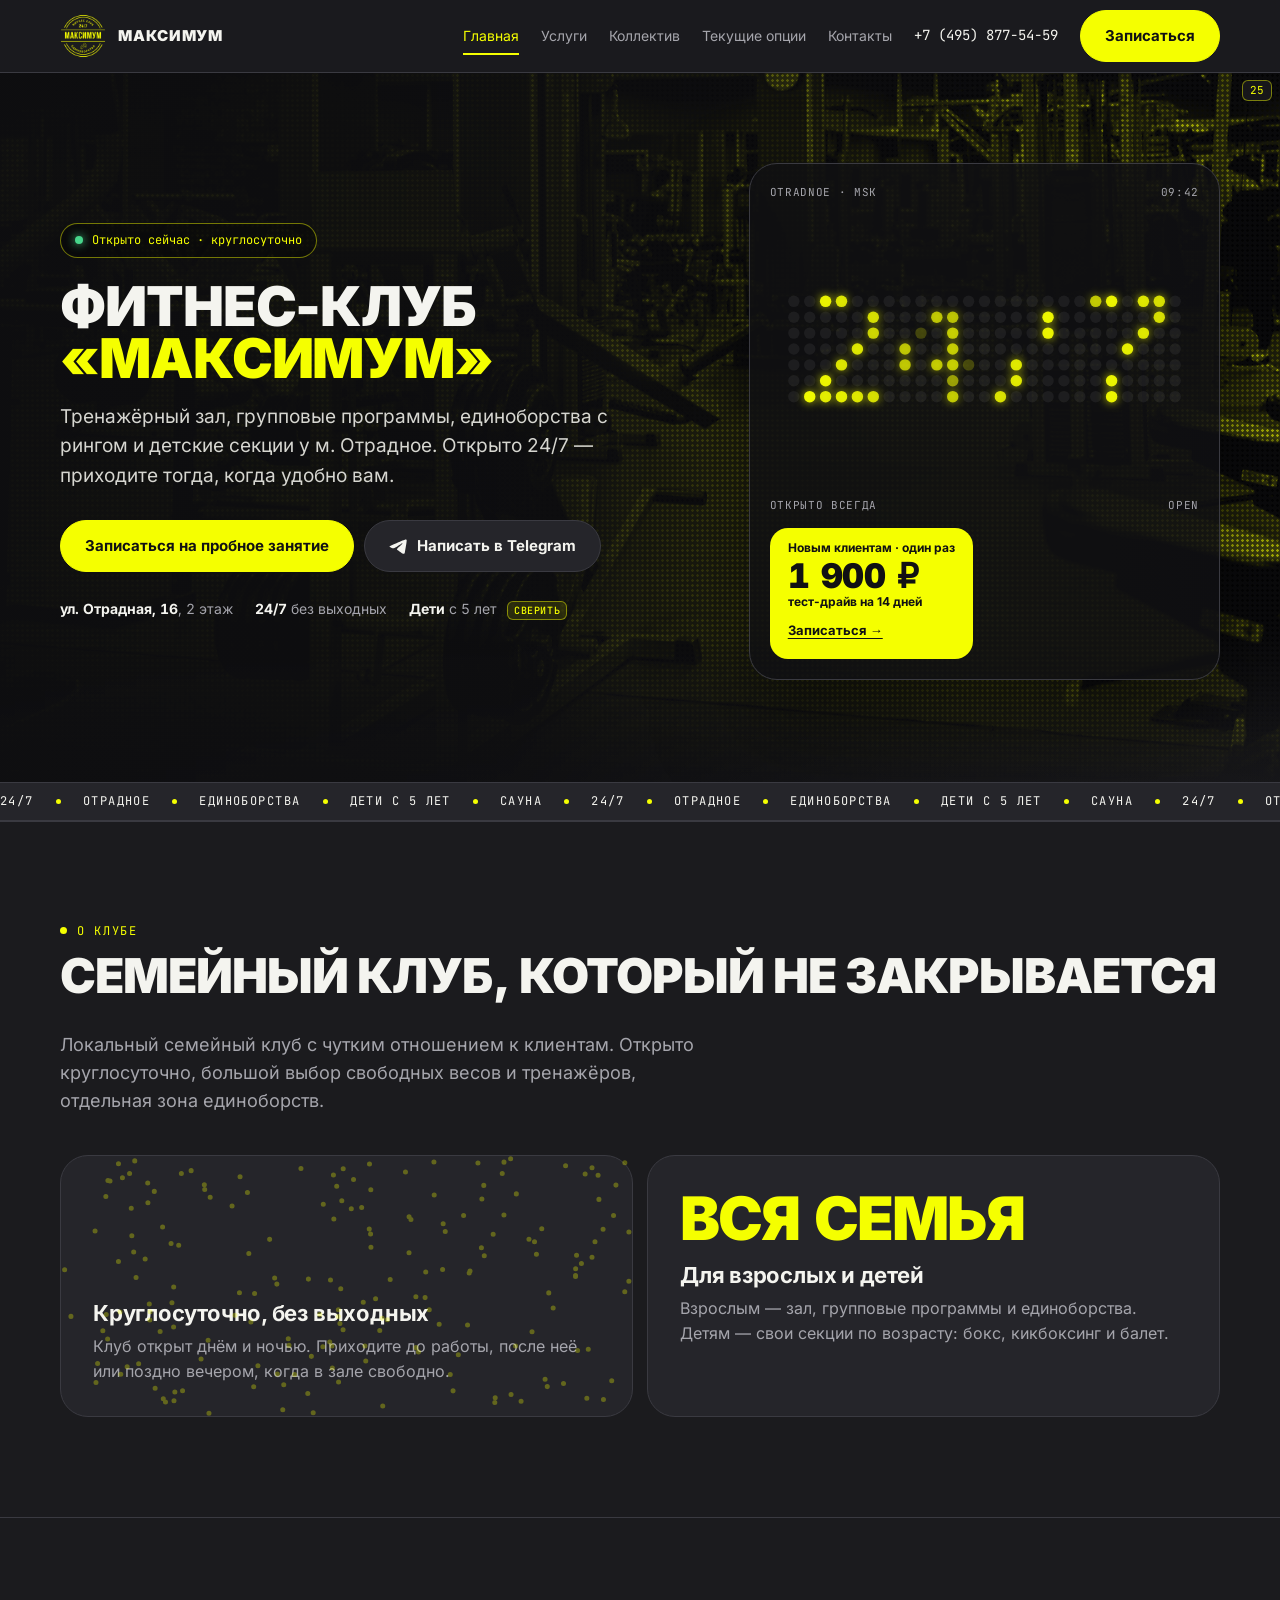
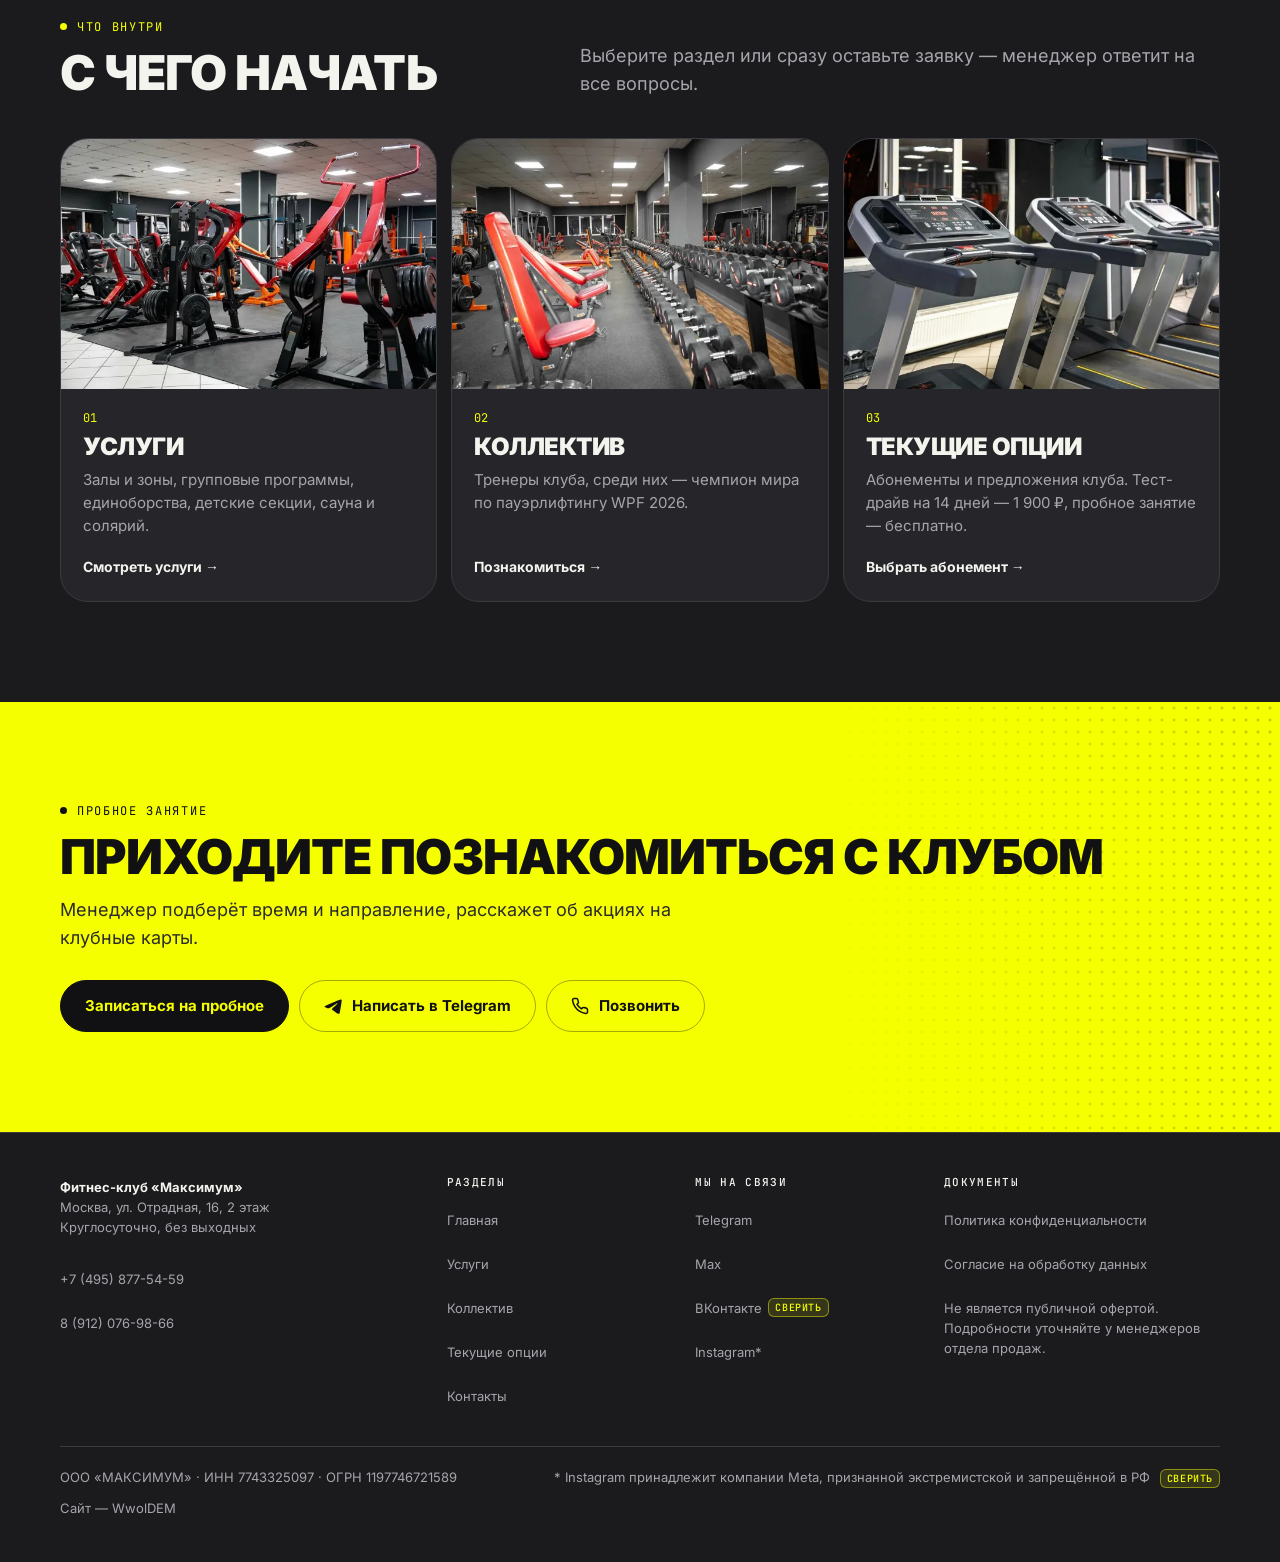
==== commit bd11844a: "Демо-сайт «Максимум», версия 25: реквизиты, форма готова к прокси 1С (демо-режим) Co-Authored-By: Cl" ====
--- a/index.html
+++ b/index.html
@@ -22,11 +22,11 @@
 <link rel="icon" href="assets/img/favicon-32.png" sizes="32x32" type="image/png">
 <link rel="apple-touch-icon" href="assets/img/apple-touch-icon.png">
 <!--/club:head-->
-<link rel="stylesheet" href="assets/css/site.css?v=23">
+<link rel="stylesheet" href="assets/css/site.css?v=25">
 </head>
 <body data-tg="Здравствуйте! Хочу записаться на пробное занятие в «Максимум»">
 <a class="skip" href="#main">К содержанию</a>
-<div class="ver" aria-hidden="true">23</div>
+<div class="ver" aria-hidden="true">25</div>
 
 <header class="header">
   <div class="wrap">
@@ -194,7 +194,7 @@
       <p style="margin-top:12px">Не является публичной офертой. Подробности уточняйте у менеджеров отдела продаж.</p>
     </div>
     <div class="legal">
-      <span>ООО «МАКСИМУМ» · ИНН — <span class="todo" title="Запросить у клуба">сверить</span> · ОГРН — <span class="todo" title="Запросить у клуба">сверить</span></span>
+      <span>ООО «МАКСИМУМ» · ИНН 7743325097 · ОГРН 1197746721589</span>
       <span>* Instagram принадлежит компании Meta, признанной экстремистской и запрещённой в РФ <span class="todo" title="Сверить формулировку с юристом клуба">сверить</span></span>
       <span>Сайт — WwolDEM</span>
     </div>
@@ -208,8 +208,8 @@
   <a class="btn btn-y" href="kontakty.html?interest=trial#form">Заявка</a>
 </nav>
 <!--/club:actionbar-->
-<!-- Яндекс Метрику клуба (счётчик 99974212) подключить только на боевом домене -->
-<script src="assets/data/club.js?v=23" defer></script>
-<script src="assets/js/site.js?v=23" defer></script>
+<!-- Яндекс Метрика (счётчик клуба 99974212) на запуске не подключается: ответственного нет, вернуться позже (см. CLAUDE.md) -->
+<script src="assets/data/club.js?v=25" defer></script>
+<script src="assets/js/site.js?v=25" defer></script>
 </body>
 </html>
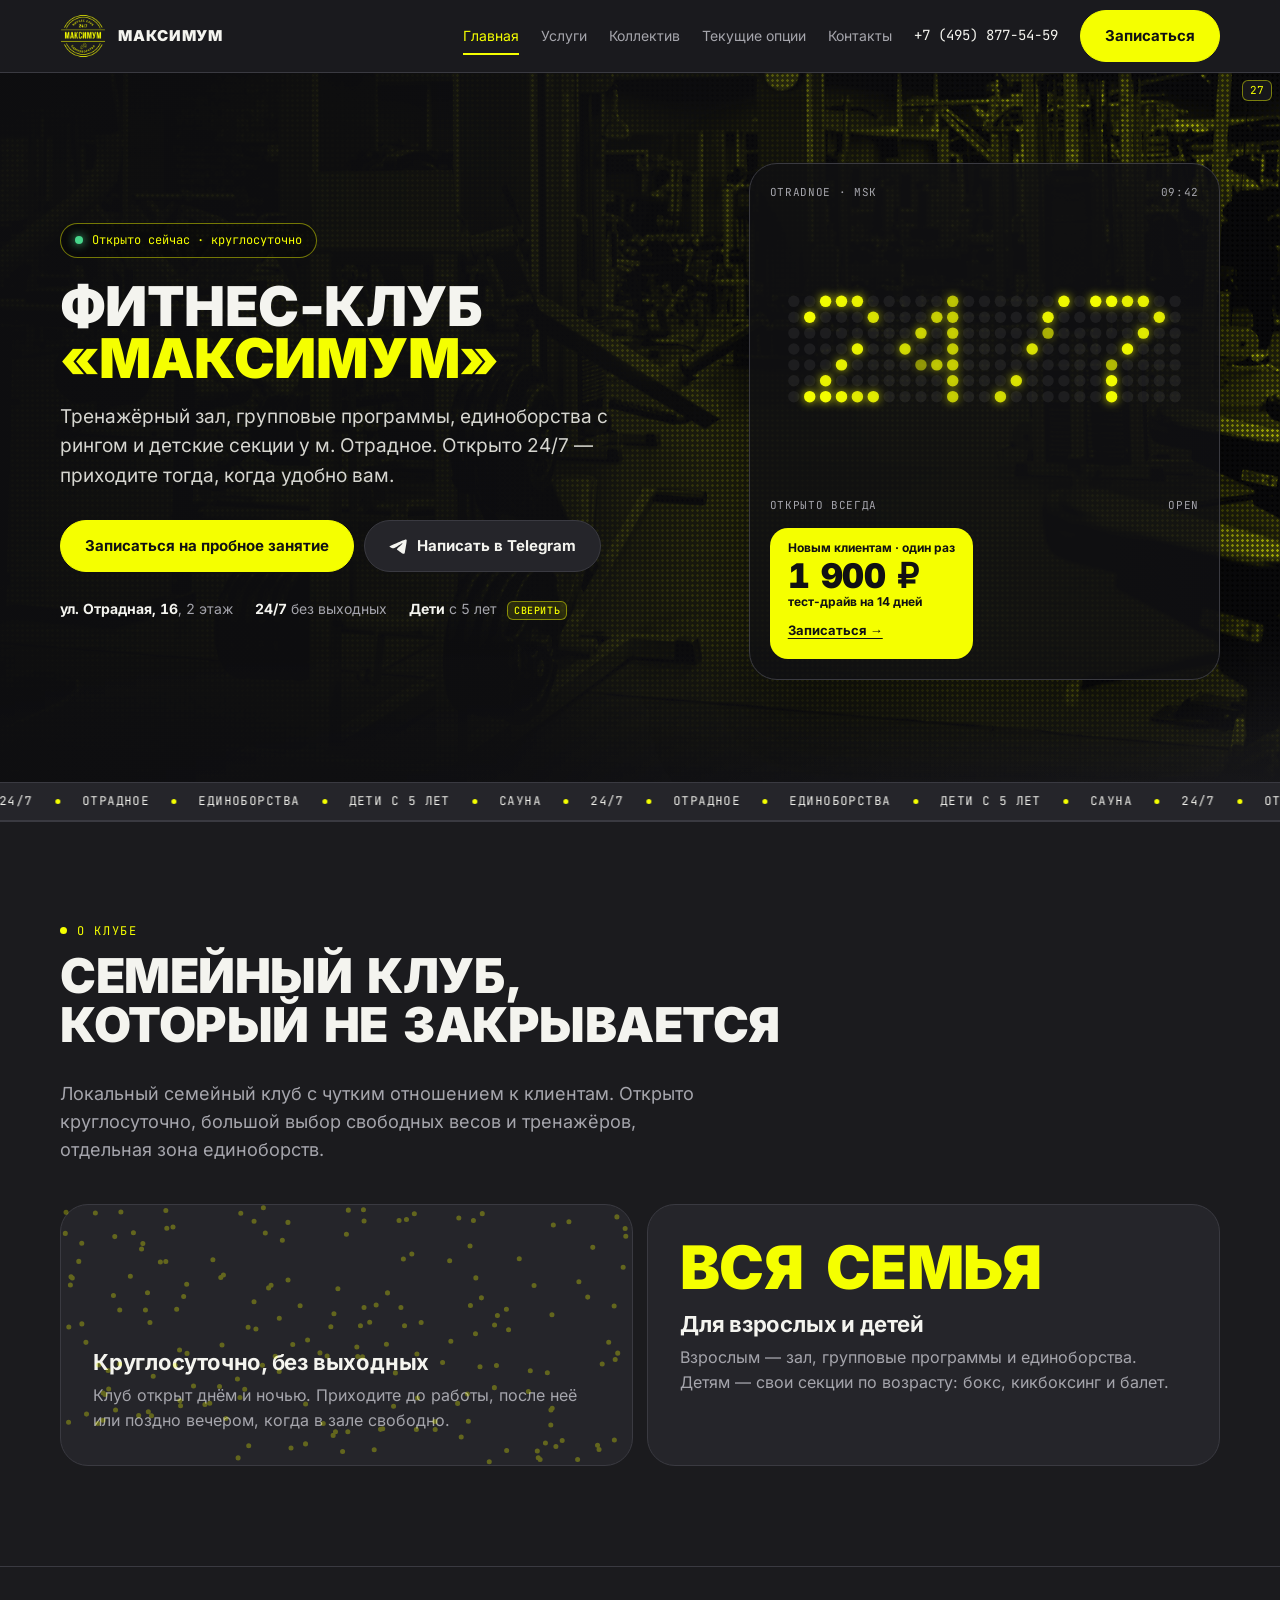
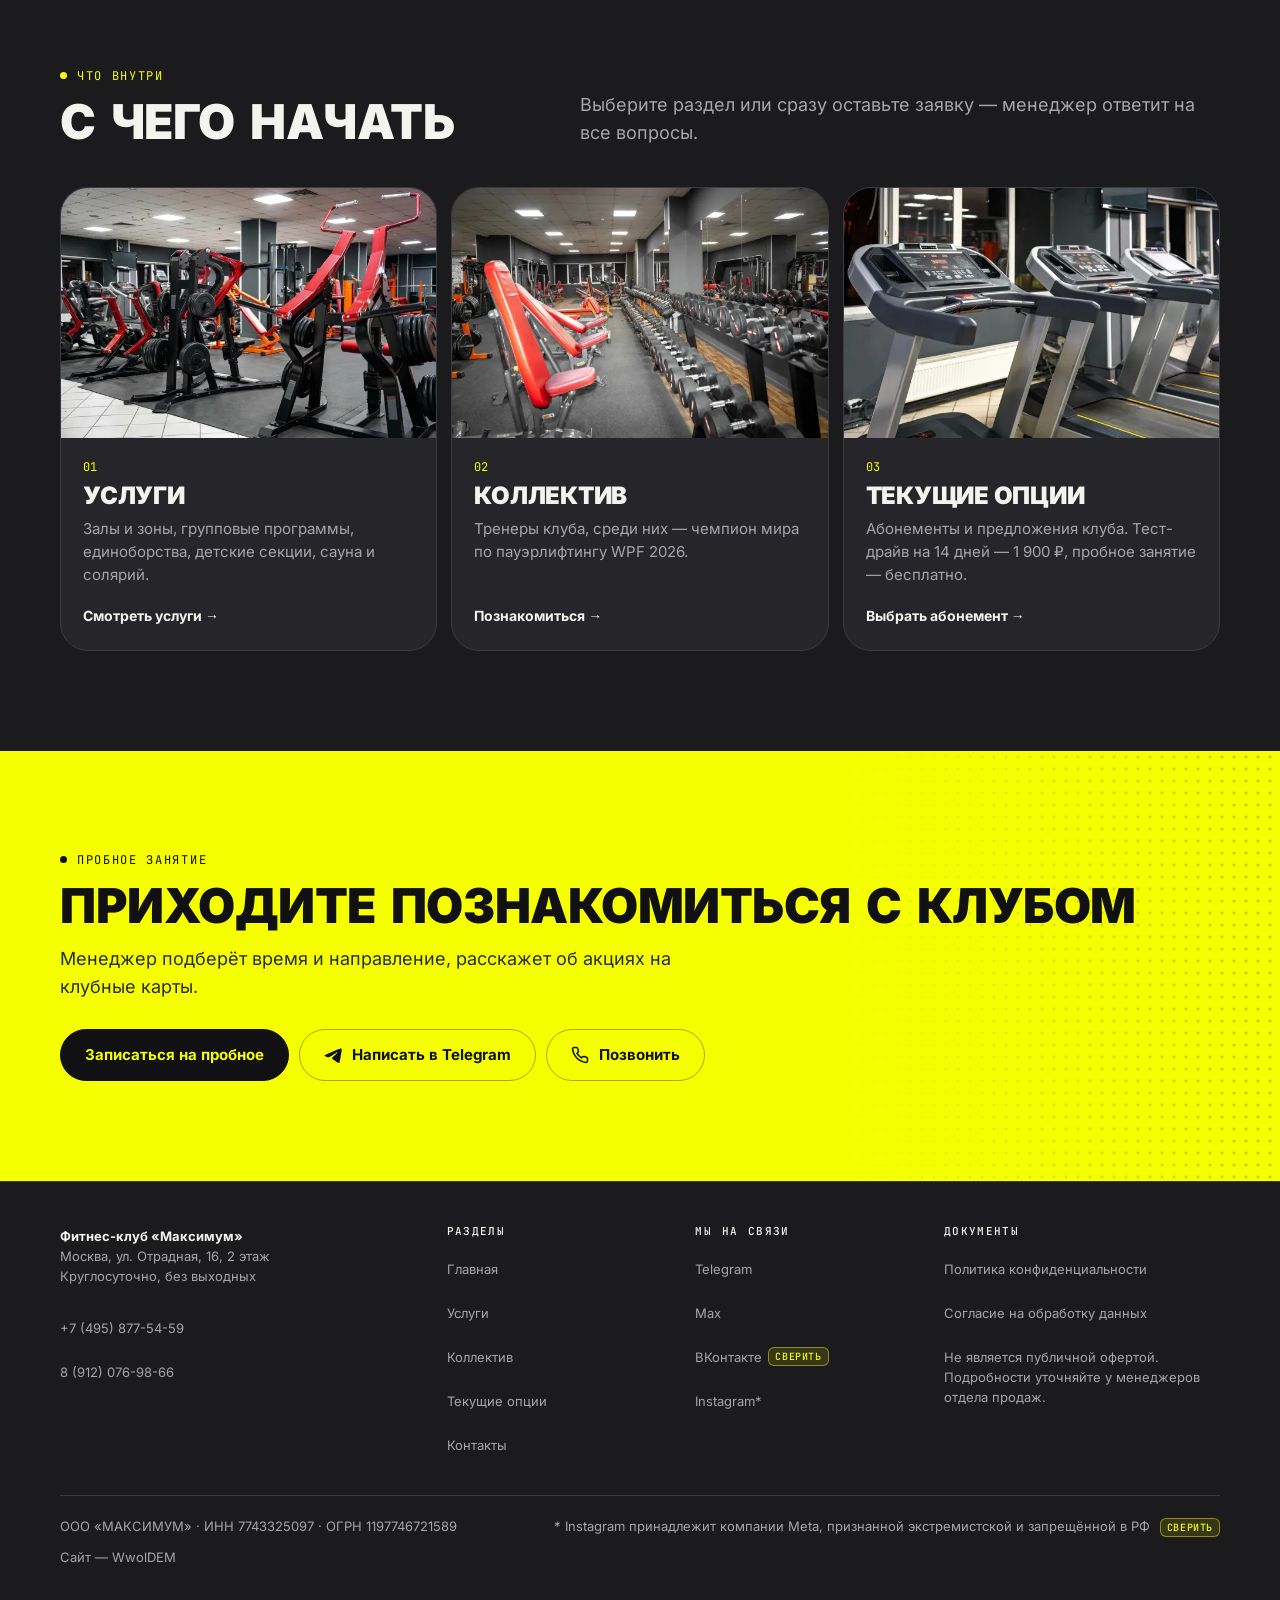
==== commit 478ee0fe: "Демо-сайт «Максимум», версия 27: мобильная доводка, интервалы в заголовках, карта и телефоны Co-Auth" ====
--- a/index.html
+++ b/index.html
@@ -22,11 +22,11 @@
 <link rel="icon" href="assets/img/favicon-32.png" sizes="32x32" type="image/png">
 <link rel="apple-touch-icon" href="assets/img/apple-touch-icon.png">
 <!--/club:head-->
-<link rel="stylesheet" href="assets/css/site.css?v=25">
+<link rel="stylesheet" href="assets/css/site.css?v=27">
 </head>
 <body data-tg="Здравствуйте! Хочу записаться на пробное занятие в «Максимум»">
 <a class="skip" href="#main">К содержанию</a>
-<div class="ver" aria-hidden="true">25</div>
+<div class="ver" aria-hidden="true">27</div>
 
 <header class="header">
   <div class="wrap">
@@ -78,7 +78,7 @@
       <!-- ПРЕДЛОЖЕНИЕ: тест-драйв из club.js (memberships.testDrive) -->
       <div class="price-tag"><!--club:hero-price-->
         <small>Новым клиентам · один раз</small>
-        <b>1 900 ₽</b>
+        <b>1 900 ₽</b>
         <small>тест-драйв на 14 дней</small>
         <a href="kontakty.html?interest=testdrive#form">Записаться →</a>
       <!--/club:hero-price-->
@@ -133,7 +133,7 @@
       </a>
       <a class="go" href="opcii.html">
         <div class="photo"><!--club:photo:treadmills--><img src="assets/img/photos/treadmills-1280.webp" srcset="assets/img/photos/treadmills-640.webp 640w, assets/img/photos/treadmills-1280.webp 1280w" sizes="(max-width: 640px) 100vw, (max-width: 1080px) 50vw, 400px" width="1280" height="853" alt="Кардиозона: ряд беговых дорожек" loading="lazy" decoding="async" data-photo="treadmills"><!--/club:photo:treadmills--></div>
-        <div class="go-body"><span class="num">03</span><h3>Текущие опции</h3><p>Абонементы и предложения клуба. <!--club:promo-line-->Тест-драйв на 14 дней — 1 900 ₽, пробное занятие — бесплатно.<!--/club:promo-line--></p><span class="arrow">Выбрать абонемент →</span></div>
+        <div class="go-body"><span class="num">03</span><h3>Текущие опции</h3><p>Абонементы и предложения клуба. <!--club:promo-line-->Тест-драйв на 14 дней — 1 900 ₽, пробное занятие — бесплатно.<!--/club:promo-line--></p><span class="arrow">Выбрать абонемент →</span></div>
       </a>
     </div>
   </div>
@@ -209,7 +209,7 @@
 </nav>
 <!--/club:actionbar-->
 <!-- Яндекс Метрика (счётчик клуба 99974212) на запуске не подключается: ответственного нет, вернуться позже (см. CLAUDE.md) -->
-<script src="assets/data/club.js?v=25" defer></script>
-<script src="assets/js/site.js?v=25" defer></script>
+<script src="assets/data/club.js?v=27" defer></script>
+<script src="assets/js/site.js?v=27" defer></script>
 </body>
 </html>
--- a/assets/css/site.css
+++ b/assets/css/site.css
@@ -61,7 +61,9 @@
 .on-y .form .todo{background:var(--y-soft);border-color:var(--y-line);color:var(--y)}
 
 /* ---------- type ---------- */
-h1,h2,h3{line-height:1.02;letter-spacing:-.02em;text-wrap:balance;overflow-wrap:anywhere}
+h1,h2,h3{line-height:1.02;letter-spacing:-.01em;text-wrap:balance;overflow-wrap:anywhere}
+/* крупные заголовки капсом (Inter 900): без лишнего пробела слова слипаются */
+h1,h2,.h1,.h2,.panel .big{word-spacing:.12em}
 .eyebrow{font-family:var(--mono);font-size:12px;letter-spacing:.14em;text-transform:uppercase;color:var(--y)}
 .eyebrow::before{content:"";display:inline-block;width:7px;height:7px;border-radius:50%;background:currentColor;margin-right:10px;vertical-align:1px}
 .h1{font-size:clamp(34px,4.6vw,56px);font-weight:900;text-transform:uppercase;line-height:1;margin-top:16px}
@@ -164,7 +166,7 @@
 .panel{background:var(--surface);border:1px solid var(--line);border-radius:var(--r-lg);padding:clamp(22px,3vw,32px)}
 .panel h3{font-size:22px;letter-spacing:-.01em}
 .panel p{color:var(--muted);margin-top:10px}
-.panel .big{font-size:clamp(40px,5vw,60px);font-weight:900;text-transform:uppercase;color:var(--y);line-height:1;letter-spacing:-.03em;margin-bottom:16px}
+.panel .big{font-size:clamp(40px,5vw,60px);font-weight:900;text-transform:uppercase;color:var(--y);line-height:1;letter-spacing:-.01em;margin-bottom:16px}
 .panel .btn-row{margin-top:22px}
 
 /* ---------- карточки-переходы на разделы ---------- */
@@ -226,7 +228,7 @@
 .coach .role{color:var(--y);font-family:var(--mono);font-size:12px;margin-top:8px}
 .coach p{color:var(--muted);font-size:15px;margin-top:12px}
 .coach.star{border-color:var(--y-line)}
-.coach .medal{display:inline-flex;align-items:baseline;gap:6px;margin-top:16px;background:var(--y);color:var(--ink);border-radius:var(--r-sm);padding:8px 12px;font-weight:900;font-size:22px;letter-spacing:-.02em}
+.coach .medal{display:inline-flex;align-items:baseline;gap:6px;margin-top:16px;background:var(--y);color:var(--ink);border-radius:var(--r-sm);padding:8px 12px;font-weight:900;font-size:22px;letter-spacing:-.01em}
 .coach .medal small{font-size:12px;font-weight:600;letter-spacing:0}
 /* заглушки: одинаковые компактные карточки */
 .grid-4{display:grid;grid-template-columns:repeat(4,minmax(0,1fr));gap:14px;margin-top:14px}
@@ -307,8 +309,19 @@
 .contact-list .btn-row{margin-top:4px}
 .contact-list .inline{display:flex;flex-wrap:wrap;align-items:center;gap:4px 10px}
 .contact-list .inline .todo{margin-left:0}
-.map{border-radius:var(--r-lg);overflow:hidden;border:1px solid var(--line);min-height:420px;background:var(--surface);position:relative}
-.map iframe{position:absolute;inset:0;width:100%;height:100%;border:0}
+/* два телефона — каждый на своей строке */
+.contact-list .tel-list{display:flex;flex-direction:column;align-items:flex-start}
+.tel-sep{display:inline-block;margin:0 16px;color:var(--muted)}
+a[href^="tel:"]{white-space:nowrap} /* номер не рвётся на две строки */
+.map{border-radius:var(--r-lg);overflow:hidden;border:1px solid var(--line);min-height:420px;background:var(--surface);display:flex;flex-direction:column}
+.map-frame{position:relative;flex:1;min-height:0}
+.map iframe{position:absolute;inset:0;width:100%;height:100%;border:0;transition:opacity .3s}
+/* пока виджет Яндекса грузится, он показывает свои служебные ссылки синим текстом — прячем iframe до загрузки (site.js) */
+.map.wait iframe{opacity:0}
+/* те же ссылки — мелкой серой подписью под картой, в левом нижнем углу карточки */
+.map-caption{padding:6px 14px;border-top:1px solid var(--line);font-size:12px;line-height:1.4;color:var(--muted)}
+.map-caption a{display:inline-block;margin-right:14px;padding:4px 0;color:var(--muted)}
+.map-caption a:hover{color:var(--text)}
 /* видно, пока карта не загрузилась или если Яндекс недоступен */
 .map-fallback{position:absolute;inset:0;display:grid;place-content:center;gap:6px;text-align:center;padding:24px;color:var(--muted);font-size:14px}
 .map-fallback b{color:var(--text);font-size:18px}
@@ -487,6 +500,55 @@
   .actionbar .btn svg{width:16px;height:16px}
   body{padding-bottom:calc(70px + env(safe-area-inset-bottom,0px))}
 }
+/* ---------- телефон: доводка (версия 27) ---------- */
+@media (max-width:640px){
+  /* текст для чтения — не мельче 14 px */
+  .note,.fine{font-size:14px;line-height:1.5}
+  .chip,.trainer-card .chip{font-size:14px}
+  .trainer-card .chip{padding:6px 11px}
+  .coach .role,.stub .role,.trainer-card .role{font-size:14px}
+  .price-tag small,.price-tag a{font-size:14px}
+  .price-table td small.age{font-size:14px}
+  .field label,.field legend,.consent,.picked,.form-done .demo{font-size:14px}
+  .live{font-size:13px}
+  .go .num,.motto > span{font-size:14px}
+  .footer{font-size:14px}
+  /* подписи капсом моноширинным — служебные метки, не мельче 12 px */
+  .kids-table th,.price-table th,.card .tag,.contact-list small,.footer h2,.board-top,.board-bot,.ph::after{font-size:12px}
+  /* кнопки в строке — на всю ширину, ровной колонкой (кроме мессенджеров и соцсетей в списке контактов) */
+  main .btn-row > .btn{flex:1 1 100%}
+  .contact-list .btn-row > .btn{flex:0 1 auto}
+  /* зоны касания */
+  .footer a{min-width:44px}
+  .map-caption{padding:0 14px}
+  .map-caption a{display:inline-flex;align-items:center;min-height:44px;padding:0}
+  /* два телефона в реквизитах: второй — с новой строки, без разделителя в начале строки */
+  .prose .tel-sep{display:none}
+  .prose .tel-sep + a{display:flex;width:max-content;align-items:center;min-height:44px}
+  .map-col > .btn{align-self:stretch}
+  /* клубные карты по две в ряд: цена помещается */
+  .terms .card .price{font-size:26px}
+  /* якоря и фокус не прячутся под нижней панелью */
+  html{scroll-padding-bottom:calc(84px + env(safe-area-inset-bottom,0px))}
+  /* нижняя панель уезжает, пока открыта клавиатура, видна форма или открыто меню */
+  .actionbar{transition:transform .25s ease,visibility .25s}
+  .actionbar.away{transform:translateY(calc(100% + 2px));visibility:hidden}
+  /* меню — до низа экрана, страница под ним не прокручивается */
+  .mobile-menu{bottom:0;max-height:none;padding-bottom:calc(24px + env(safe-area-inset-bottom,0px))}
+  html.menu-open{overflow:hidden}
+}
+/* узкие телефоны: таблицы цен без горизонтальной прокрутки */
+@media (max-width:400px){
+  .price-table th,.price-table td,.kids-table th,.kids-table td{padding:12px 10px}
+  .card{padding:20px}
+  .card .btn{padding-inline:16px}
+  .price-table td,.kids-table td{font-size:14px}
+  .price-table th,.kids-table th{letter-spacing:.06em}
+}
+/* iPhone SE и уже: клубные карты по одной */
+@media (max-width:359px){
+  .terms.grid-4,.terms .grid-4,.grid-4.terms{grid-template-columns:minmax(0,1fr)}
+}
 @media (prefers-reduced-motion:reduce){
   *,*::before,*::after{animation:none!important;transition:none!important}
   html::after{display:none} /* LED-перехода нет */
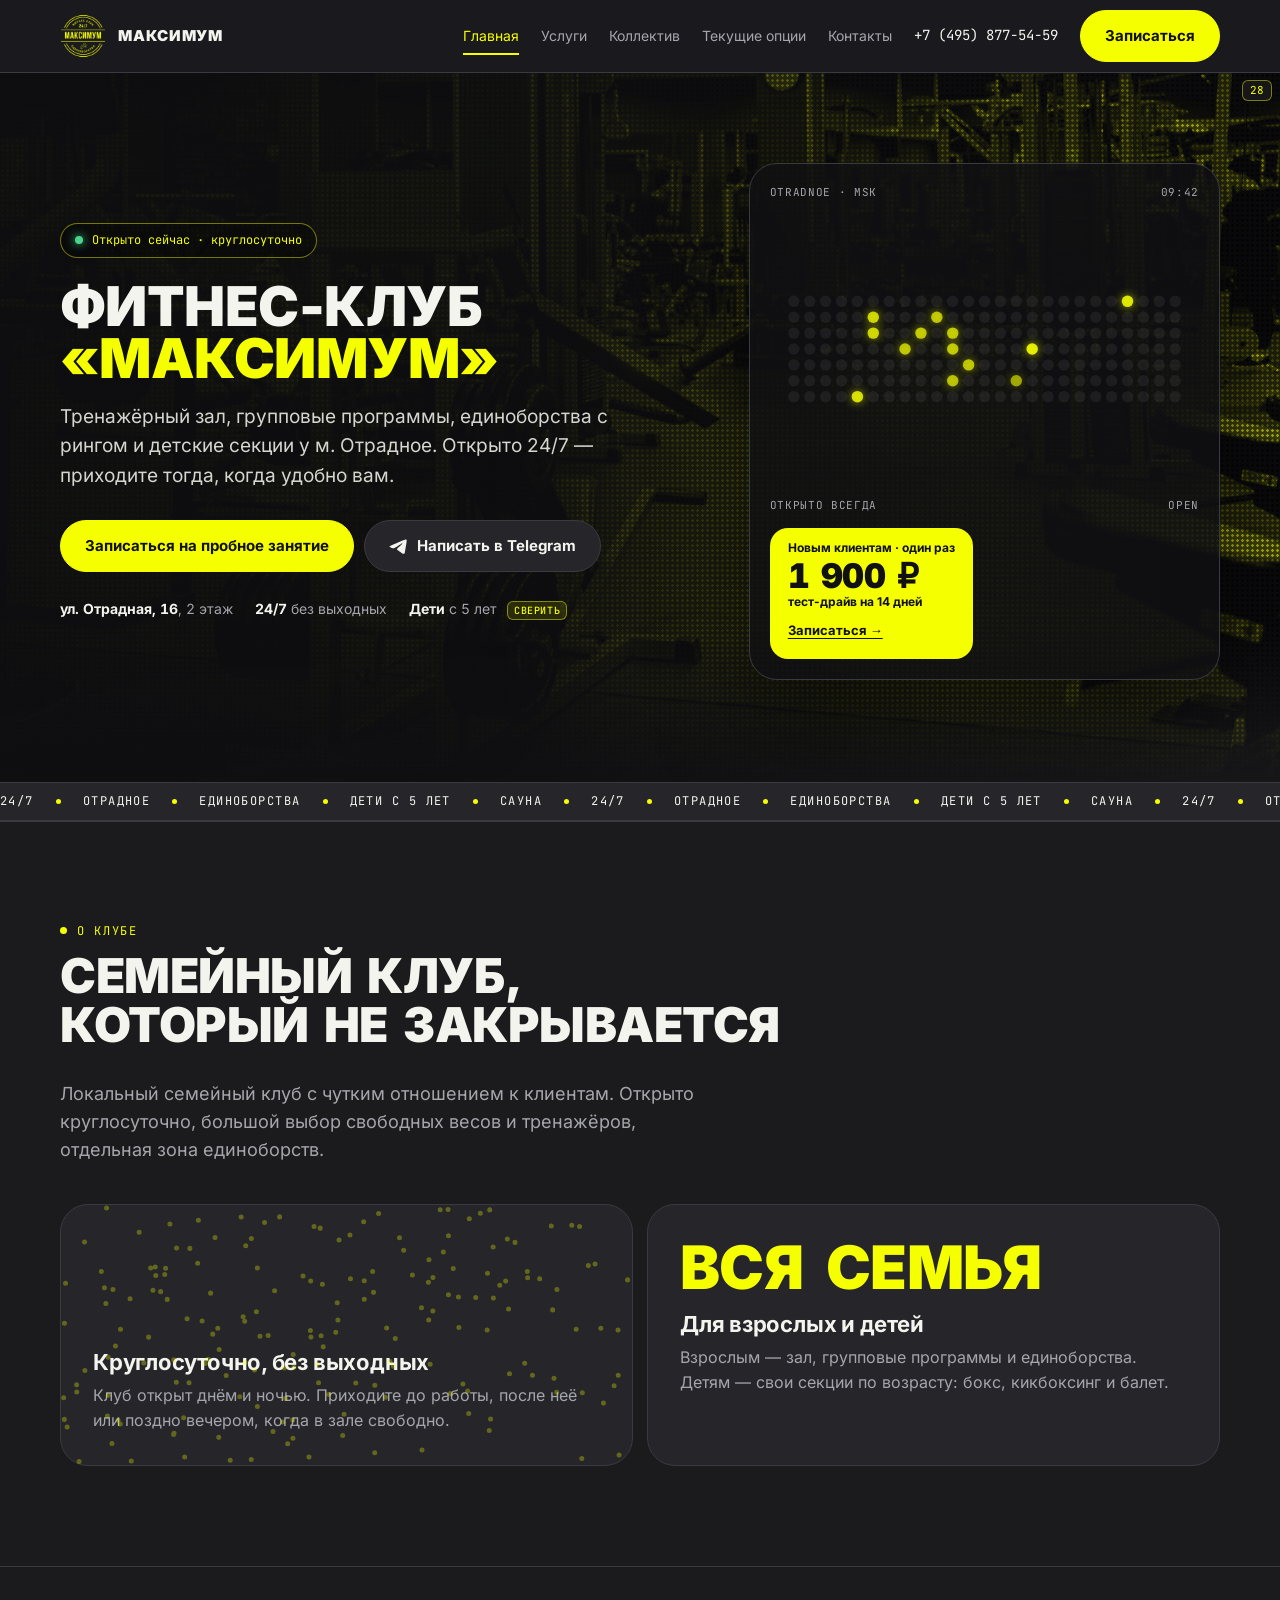
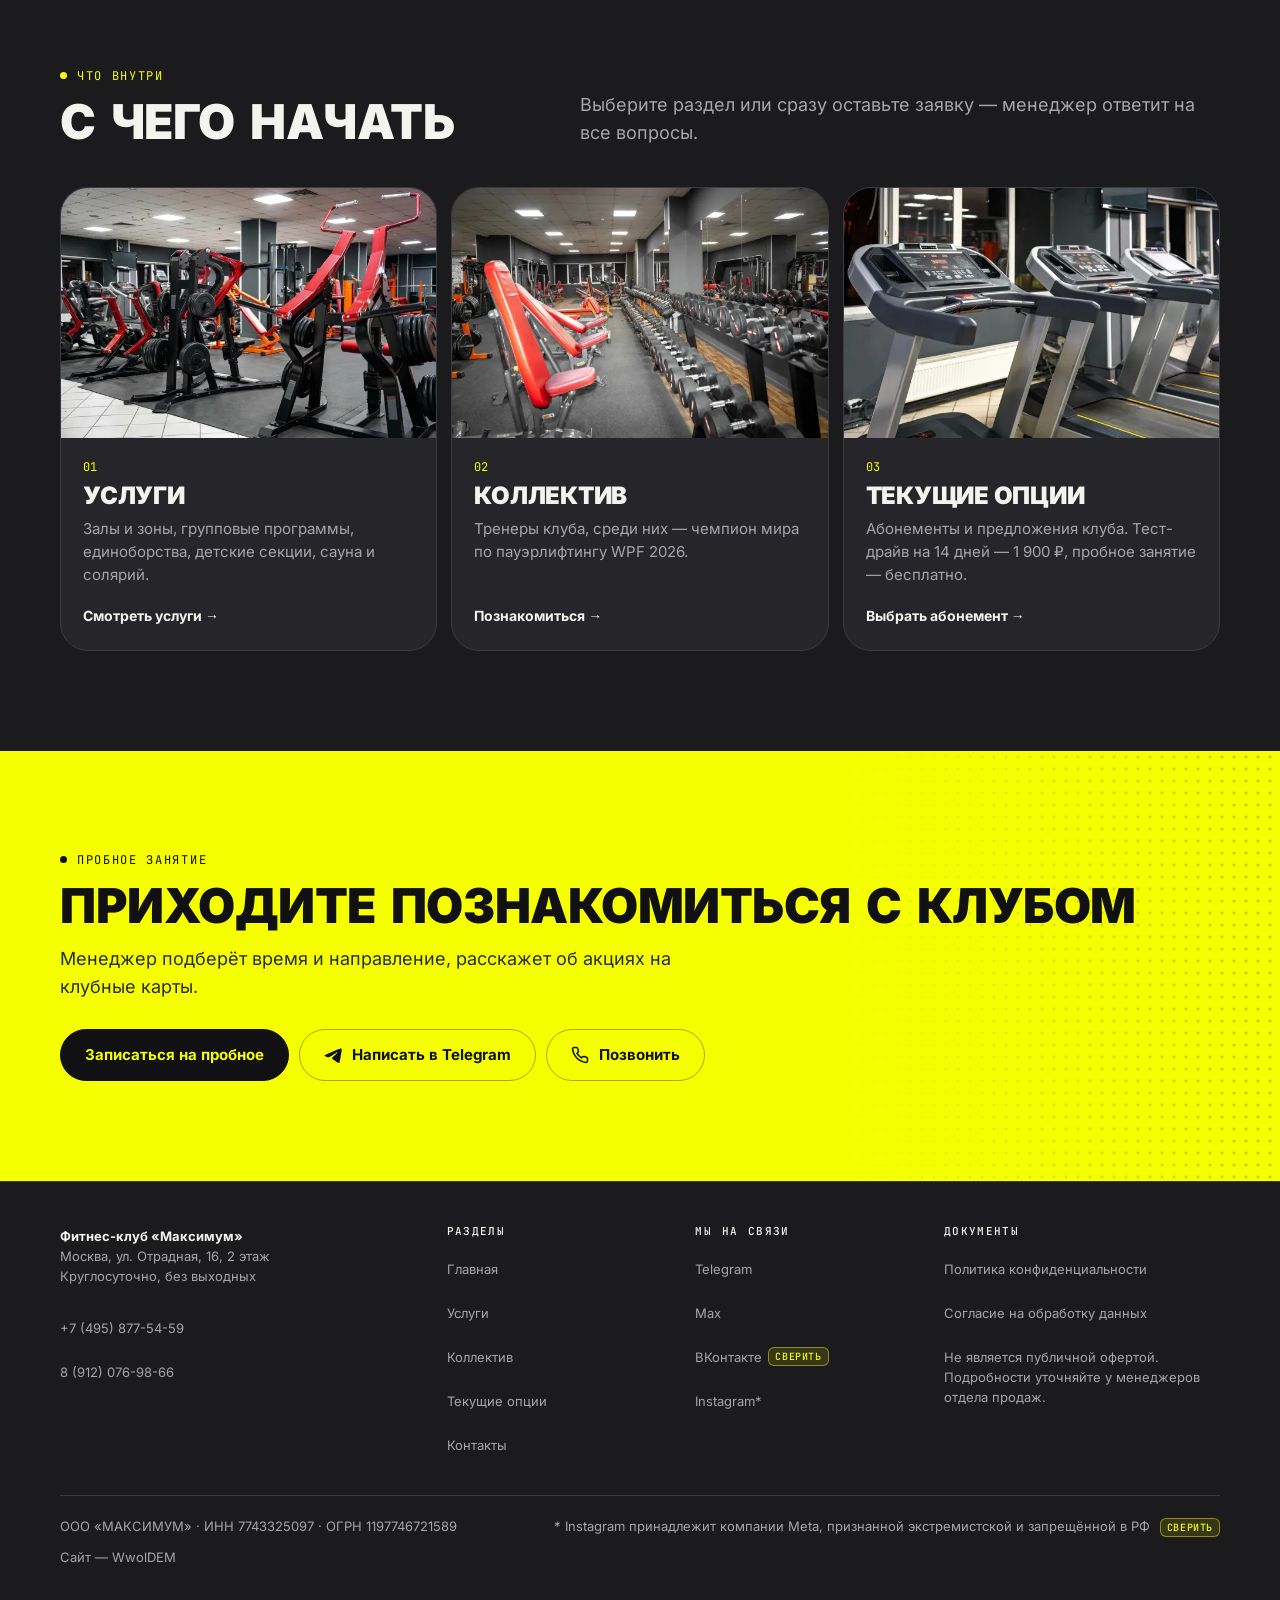
==== commit b12a8dba: "Демо-сайт «Максимум», версия 28: кадрирование фото тренеров по лицу Co-Authored-By: Claude Opus 5.5 " ====
--- a/index.html
+++ b/index.html
@@ -22,11 +22,11 @@
 <link rel="icon" href="assets/img/favicon-32.png" sizes="32x32" type="image/png">
 <link rel="apple-touch-icon" href="assets/img/apple-touch-icon.png">
 <!--/club:head-->
-<link rel="stylesheet" href="assets/css/site.css?v=27">
+<link rel="stylesheet" href="assets/css/site.css?v=28">
 </head>
 <body data-tg="Здравствуйте! Хочу записаться на пробное занятие в «Максимум»">
 <a class="skip" href="#main">К содержанию</a>
-<div class="ver" aria-hidden="true">27</div>
+<div class="ver" aria-hidden="true">28</div>
 
 <header class="header">
   <div class="wrap">
@@ -209,7 +209,7 @@
 </nav>
 <!--/club:actionbar-->
 <!-- Яндекс Метрика (счётчик клуба 99974212) на запуске не подключается: ответственного нет, вернуться позже (см. CLAUDE.md) -->
-<script src="assets/data/club.js?v=27" defer></script>
-<script src="assets/js/site.js?v=27" defer></script>
+<script src="assets/data/club.js?v=28" defer></script>
+<script src="assets/js/site.js?v=28" defer></script>
 </body>
 </html>
--- a/assets/css/site.css
+++ b/assets/css/site.css
@@ -242,7 +242,7 @@
 .trainer-card{background:var(--surface);border:1px solid var(--line);border-radius:var(--r-lg);overflow:hidden;display:flex;flex-direction:column}
 /* фото тренера: портрет на всю ширину карточки, лицо в верхней трети кадра — видимая часть сдвинута вверх */
 .tc-photo{position:relative;aspect-ratio:4/5;overflow:hidden;background:var(--surface-2);border-bottom:1px solid var(--line)}
-.tc-photo img{position:absolute;inset:0;width:100%;height:100%;object-fit:cover;object-position:50% 20%}
+.tc-photo img{position:absolute;inset:0;width:100%;height:100%;object-fit:cover;object-position:50% var(--fy-d,20%)} /* смещение по лицу — из club.js (face), считает build.mjs */
 .tc-photo:not(.tc-empty)::after{content:"";position:absolute;inset:auto 0 0;height:28%;background:linear-gradient(180deg,transparent,rgba(37,37,42,.55));pointer-events:none}
 .tc-empty{display:grid;place-items:center;background:radial-gradient(circle at 70% 30%,rgba(245,255,0,.12),transparent 60%),radial-gradient(circle,rgba(245,255,0,.2) 1px,transparent 1.6px) 0 0/12px 12px,var(--surface-2)}
 .tc-empty span{font-family:var(--mono);font-size:56px;font-weight:500;letter-spacing:.06em;color:var(--y)}
@@ -462,6 +462,7 @@
   .grid-3{grid-template-columns:repeat(2,minmax(0,1fr))}
   .grid-4{grid-template-columns:repeat(2,minmax(0,1fr))}
   .tc-photo{aspect-ratio:1/1}
+  .tc-photo img{object-position:50% var(--fy-t,20%)}
   .footer .wrap{grid-template-columns:repeat(2,minmax(0,1fr))}
 }
 @media (max-width:900px){
@@ -481,6 +482,7 @@
   .grid-2,.grid-3{grid-template-columns:minmax(0,1fr)}
   .row-2,.ticks{grid-template-columns:minmax(0,1fr)}
   .tc-photo{aspect-ratio:4/3}
+  .tc-photo img{object-position:50% var(--fy-m,20%)}
   .tc-body{padding:18px 18px 20px}
   .grid-4.stack-sm{grid-template-columns:minmax(0,1fr)}
   .terms .card{padding:18px 16px;gap:10px}
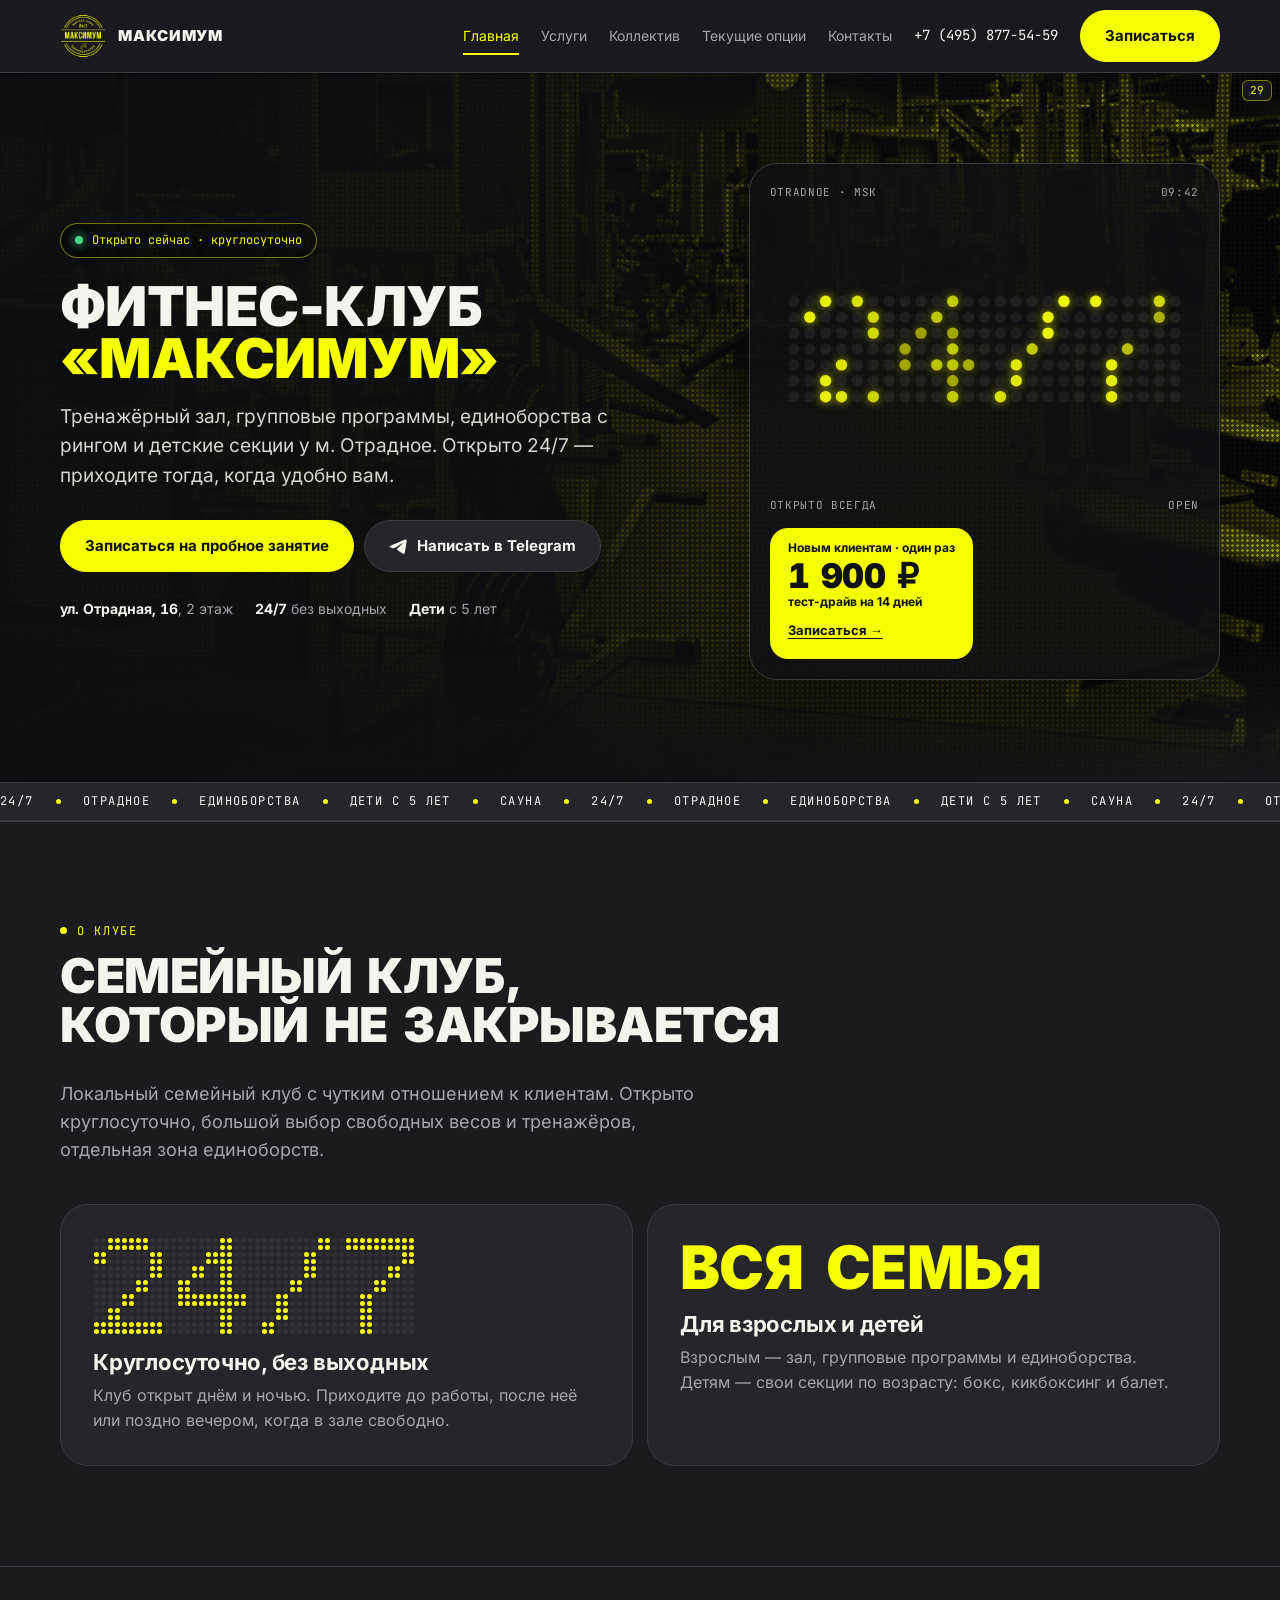
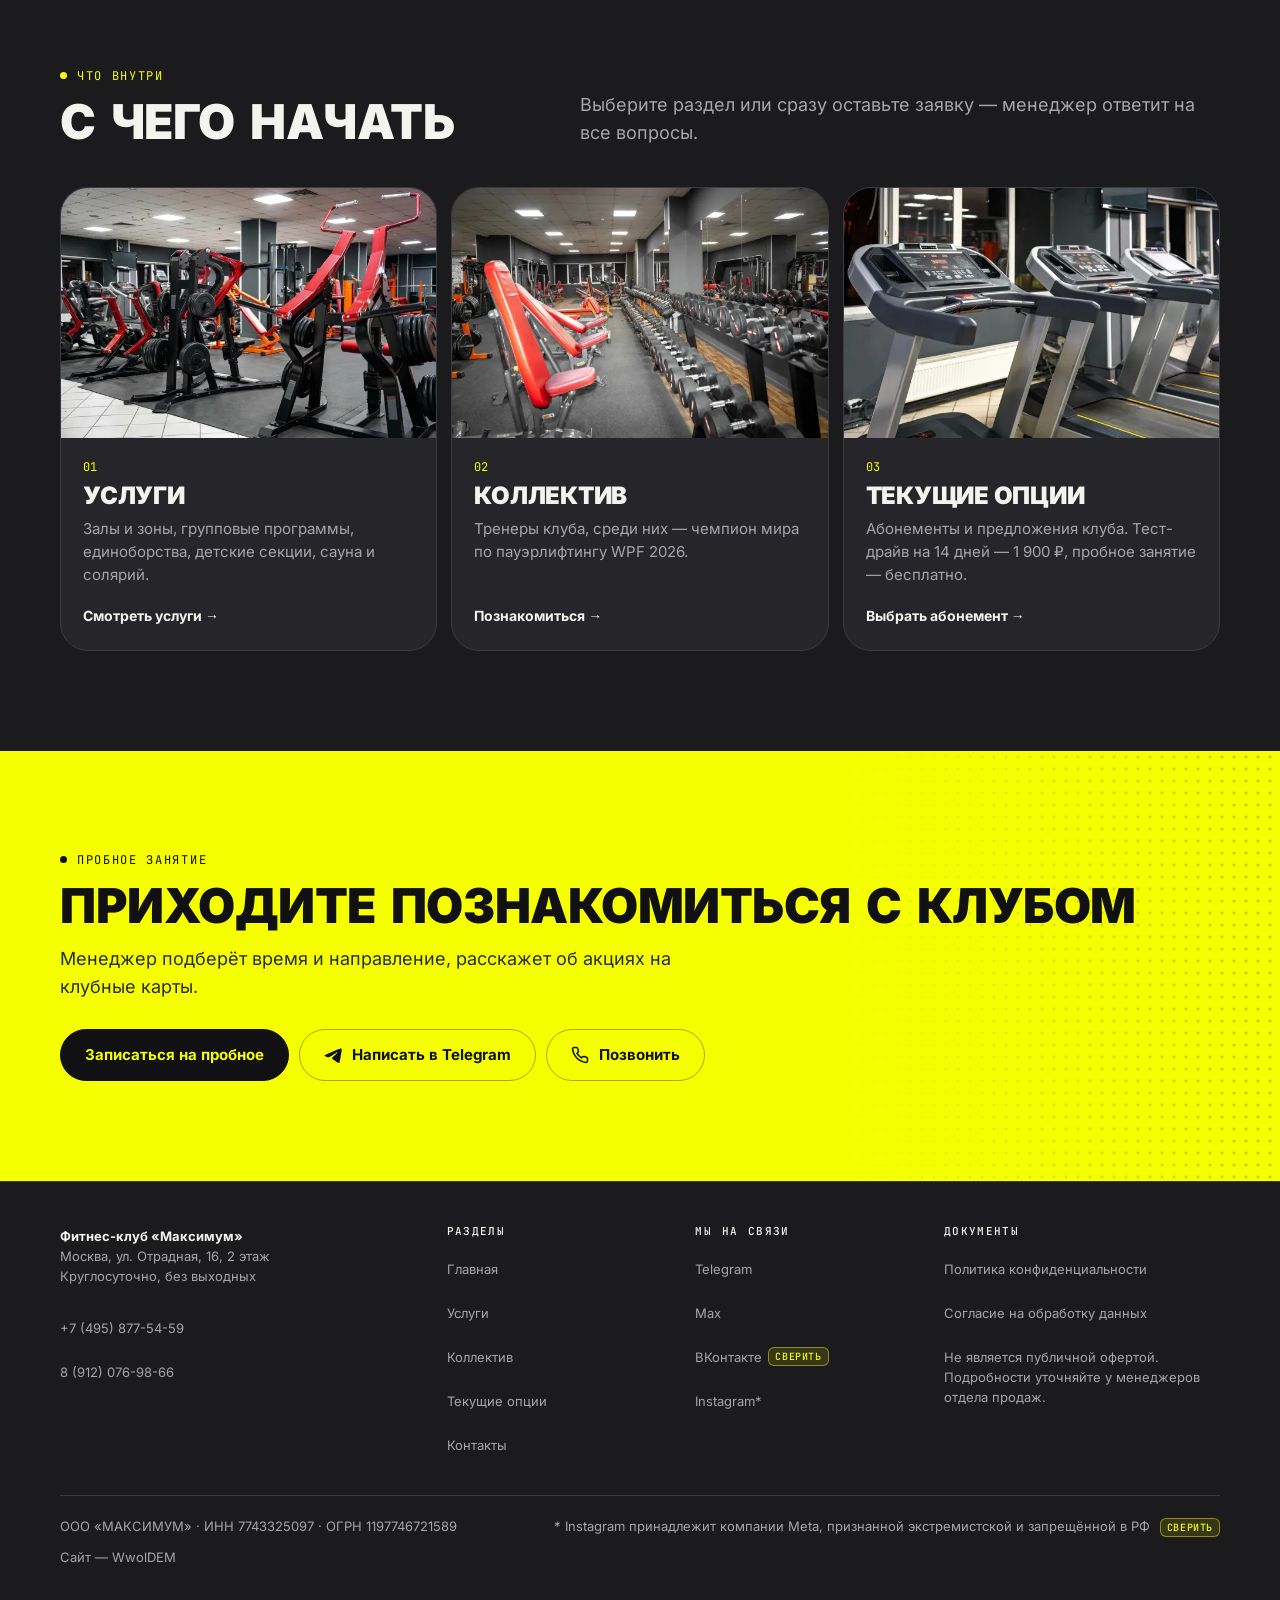
==== commit 04f5f2b7: "Демо-сайт «Максимум», версия 29: дети с 5 лет, точки 24/7 не поверх текста, 10 направлений, сауна — " ====
--- a/index.html
+++ b/index.html
@@ -22,11 +22,11 @@
 <link rel="icon" href="assets/img/favicon-32.png" sizes="32x32" type="image/png">
 <link rel="apple-touch-icon" href="assets/img/apple-touch-icon.png">
 <!--/club:head-->
-<link rel="stylesheet" href="assets/css/site.css?v=28">
+<link rel="stylesheet" href="assets/css/site.css?v=29">
 </head>
 <body data-tg="Здравствуйте! Хочу записаться на пробное занятие в «Максимум»">
 <a class="skip" href="#main">К содержанию</a>
-<div class="ver" aria-hidden="true">28</div>
+<div class="ver" aria-hidden="true">29</div>
 
 <header class="header">
   <div class="wrap">
@@ -67,7 +67,7 @@
       <div class="hero-meta"><!--club:hero-meta-->
         <span><b>ул. Отрадная, 16</b>, 2 этаж</span>
         <span><b>24/7</b> без выходных</span>
-        <span><b>Дети</b> с 5 лет <span class="todo" title="Возраст балетной студии не подтверждён — минимальный возраст может быть меньше">сверить</span></span>
+        <span><b>Дети</b> с 5 лет</span>
       <!--/club:hero-meta-->
       </div>
     </div>
@@ -209,7 +209,7 @@
 </nav>
 <!--/club:actionbar-->
 <!-- Яндекс Метрика (счётчик клуба 99974212) на запуске не подключается: ответственного нет, вернуться позже (см. CLAUDE.md) -->
-<script src="assets/data/club.js?v=28" defer></script>
-<script src="assets/js/site.js?v=28" defer></script>
+<script src="assets/data/club.js?v=29" defer></script>
+<script src="assets/js/site.js?v=29" defer></script>
 </body>
 </html>
--- a/assets/css/site.css
+++ b/assets/css/site.css
@@ -415,7 +415,8 @@
 
 /* «24/7» из точек (класс led247 ставит site.js; без него — обычный текст) */
 .led247-host{position:relative}
-.led247-host > canvas{position:absolute;inset:0;width:100%;height:100%;pointer-events:none}
+.led247-host > canvas{position:absolute;inset:0;width:100%;height:100%;pointer-events:none;z-index:0}
+.led247-host > :not(canvas){position:relative;z-index:1} /* текст карточки — над точками и их свечением */
 .panel .big.led247{color:transparent}
 .led247-host > canvas.lit{animation:led-breathe 2.8s ease-in-out infinite}
 @keyframes led-breathe{50%{opacity:.8}}
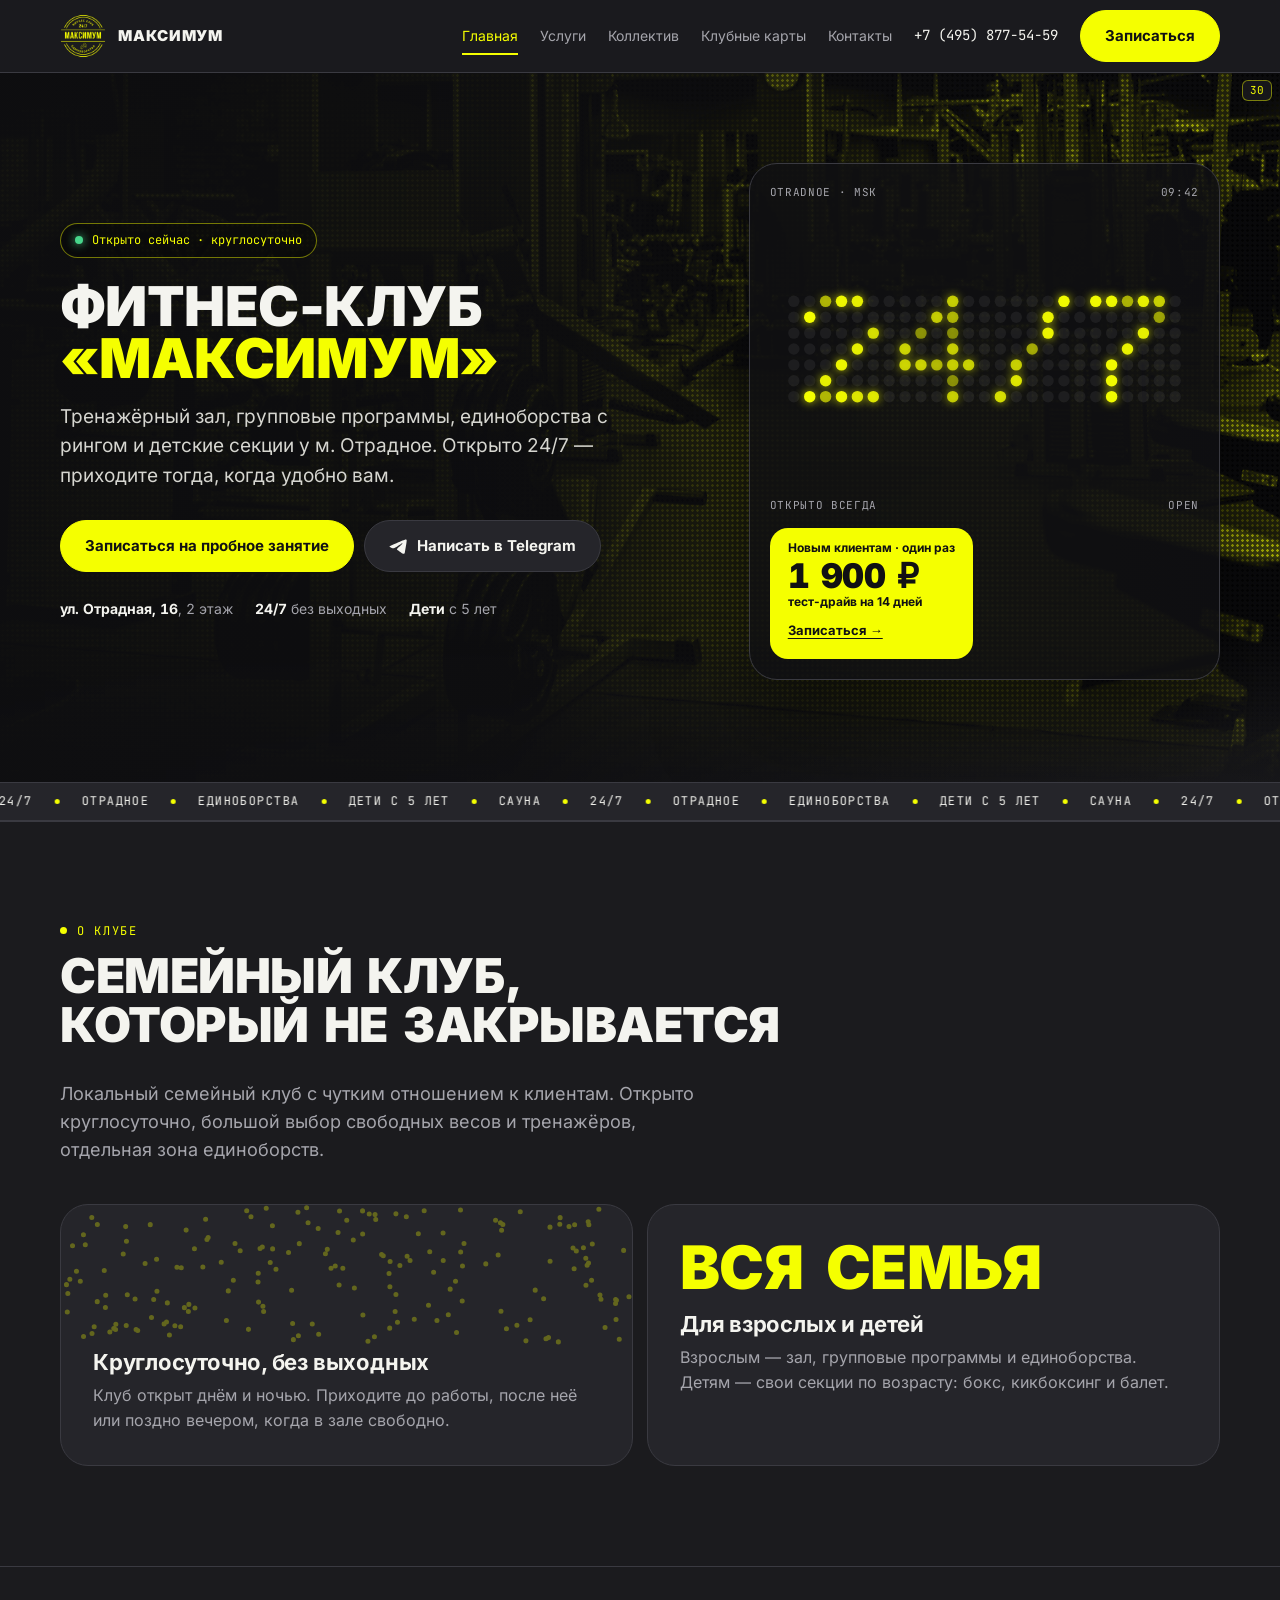
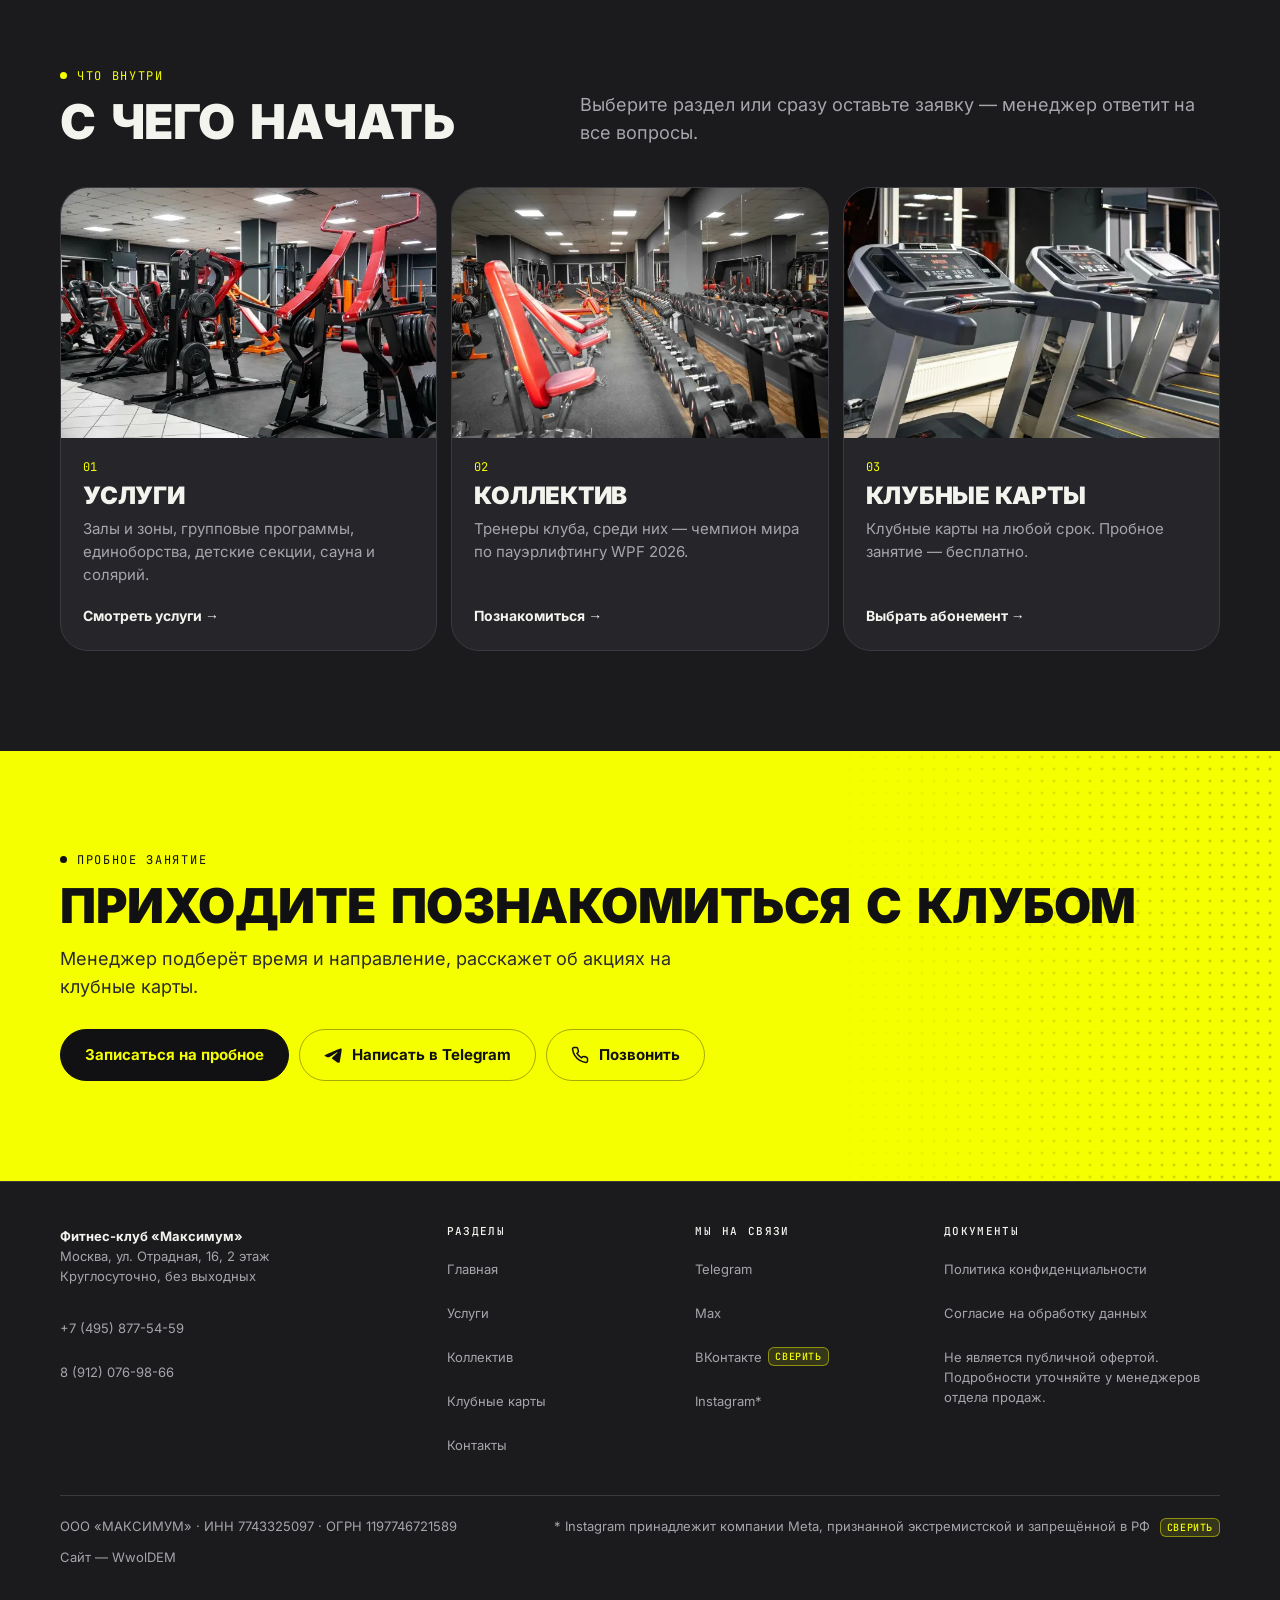
==== commit fe24c934: "Демо-сайт «Максимум», версия 30: цены карт скрыты (showPrices), без массажа, «Клубные карты» Co-Auth" ====
--- a/index.html
+++ b/index.html
@@ -22,11 +22,11 @@
 <link rel="icon" href="assets/img/favicon-32.png" sizes="32x32" type="image/png">
 <link rel="apple-touch-icon" href="assets/img/apple-touch-icon.png">
 <!--/club:head-->
-<link rel="stylesheet" href="assets/css/site.css?v=29">
+<link rel="stylesheet" href="assets/css/site.css?v=30">
 </head>
 <body data-tg="Здравствуйте! Хочу записаться на пробное занятие в «Максимум»">
 <a class="skip" href="#main">К содержанию</a>
-<div class="ver" aria-hidden="true">29</div>
+<div class="ver" aria-hidden="true">30</div>
 
 <header class="header">
   <div class="wrap">
@@ -35,7 +35,7 @@
       <a href="index.html" aria-current="page">Главная</a>
       <a href="uslugi.html">Услуги</a>
       <a href="kollektiv.html">Коллектив</a>
-      <a href="opcii.html">Текущие опции</a>
+      <a href="opcii.html">Клубные карты</a>
       <a href="kontakty.html">Контакты</a>
     </nav>
     <!--club:header-phone--><a class="header-tel" href="tel:+74958775459">+7 (495) 877-54-59</a><!--/club:header-phone-->
@@ -47,7 +47,7 @@
   <a href="index.html" aria-current="page">Главная</a>
   <a href="uslugi.html">Услуги</a>
   <a href="kollektiv.html">Коллектив</a>
-  <a href="opcii.html">Текущие опции</a>
+  <a href="opcii.html">Клубные карты</a>
   <a href="kontakty.html">Контакты</a>
   <a class="btn btn-y" href="kontakty.html?interest=trial#form">Записаться на пробное</a>
 </nav>
@@ -112,7 +112,7 @@
   </div>
 </section>
 
-<!-- Три раздела из схемы владельца: Услуги · Коллектив · Текущие опции -->
+<!-- Три раздела из схемы владельца: Услуги · Коллектив · Клубные карты -->
 <section class="section" aria-labelledby="go-title">
   <div class="wrap">
     <div class="section-head">
@@ -133,7 +133,7 @@
       </a>
       <a class="go" href="opcii.html">
         <div class="photo"><!--club:photo:treadmills--><img src="assets/img/photos/treadmills-1280.webp" srcset="assets/img/photos/treadmills-640.webp 640w, assets/img/photos/treadmills-1280.webp 1280w" sizes="(max-width: 640px) 100vw, (max-width: 1080px) 50vw, 400px" width="1280" height="853" alt="Кардиозона: ряд беговых дорожек" loading="lazy" decoding="async" data-photo="treadmills"><!--/club:photo:treadmills--></div>
-        <div class="go-body"><span class="num">03</span><h3>Текущие опции</h3><p>Абонементы и предложения клуба. <!--club:promo-line-->Тест-драйв на 14 дней — 1 900 ₽, пробное занятие — бесплатно.<!--/club:promo-line--></p><span class="arrow">Выбрать абонемент →</span></div>
+        <div class="go-body"><span class="num">03</span><h3>Клубные карты</h3><p>Клубные карты на любой срок. Пробное занятие — бесплатно.</p><span class="arrow">Выбрать абонемент →</span></div>
       </a>
     </div>
   </div>
@@ -172,7 +172,7 @@
         <li><a href="index.html">Главная</a></li>
         <li><a href="uslugi.html">Услуги</a></li>
         <li><a href="kollektiv.html">Коллектив</a></li>
-        <li><a href="opcii.html">Текущие опции</a></li>
+        <li><a href="opcii.html">Клубные карты</a></li>
         <li><a href="kontakty.html">Контакты</a></li>
       </ul>
     </div>
@@ -209,7 +209,7 @@
 </nav>
 <!--/club:actionbar-->
 <!-- Яндекс Метрика (счётчик клуба 99974212) на запуске не подключается: ответственного нет, вернуться позже (см. CLAUDE.md) -->
-<script src="assets/data/club.js?v=29" defer></script>
-<script src="assets/js/site.js?v=29" defer></script>
+<script src="assets/data/club.js?v=30" defer></script>
+<script src="assets/js/site.js?v=30" defer></script>
 </body>
 </html>
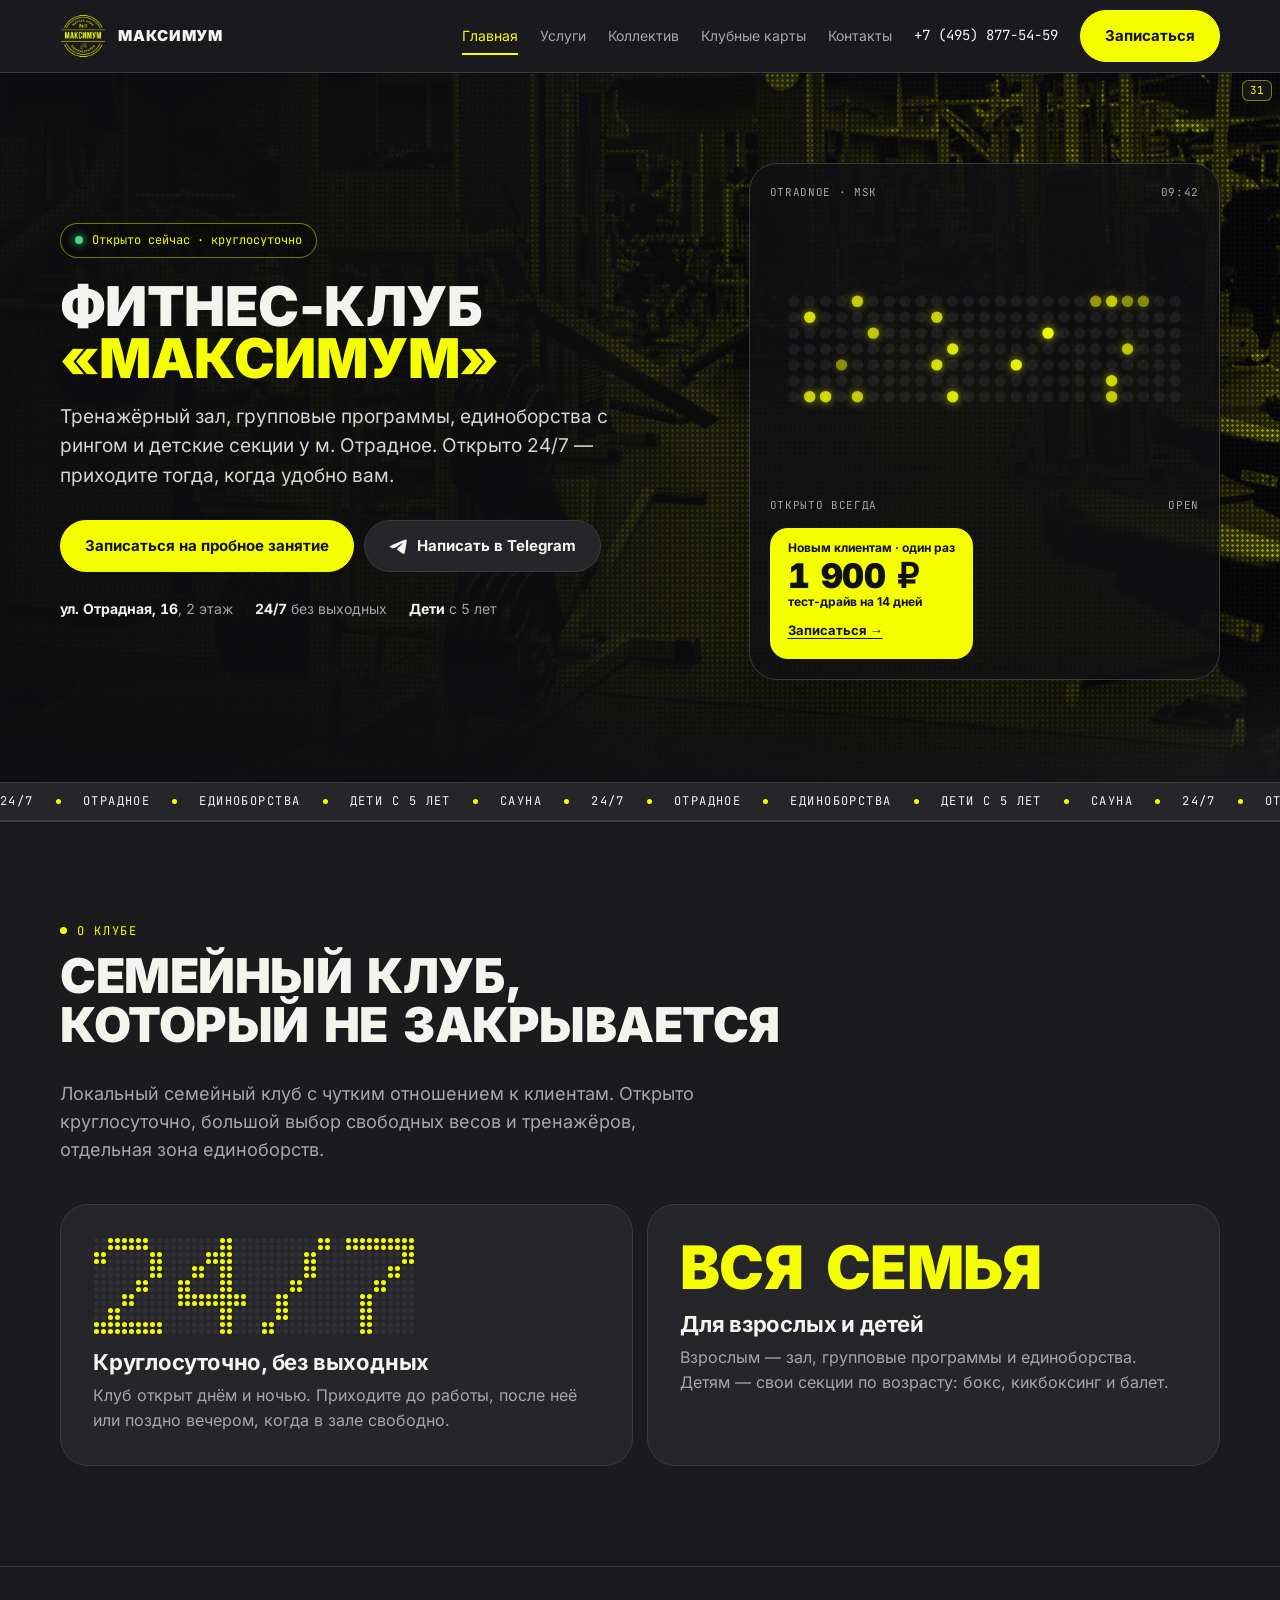
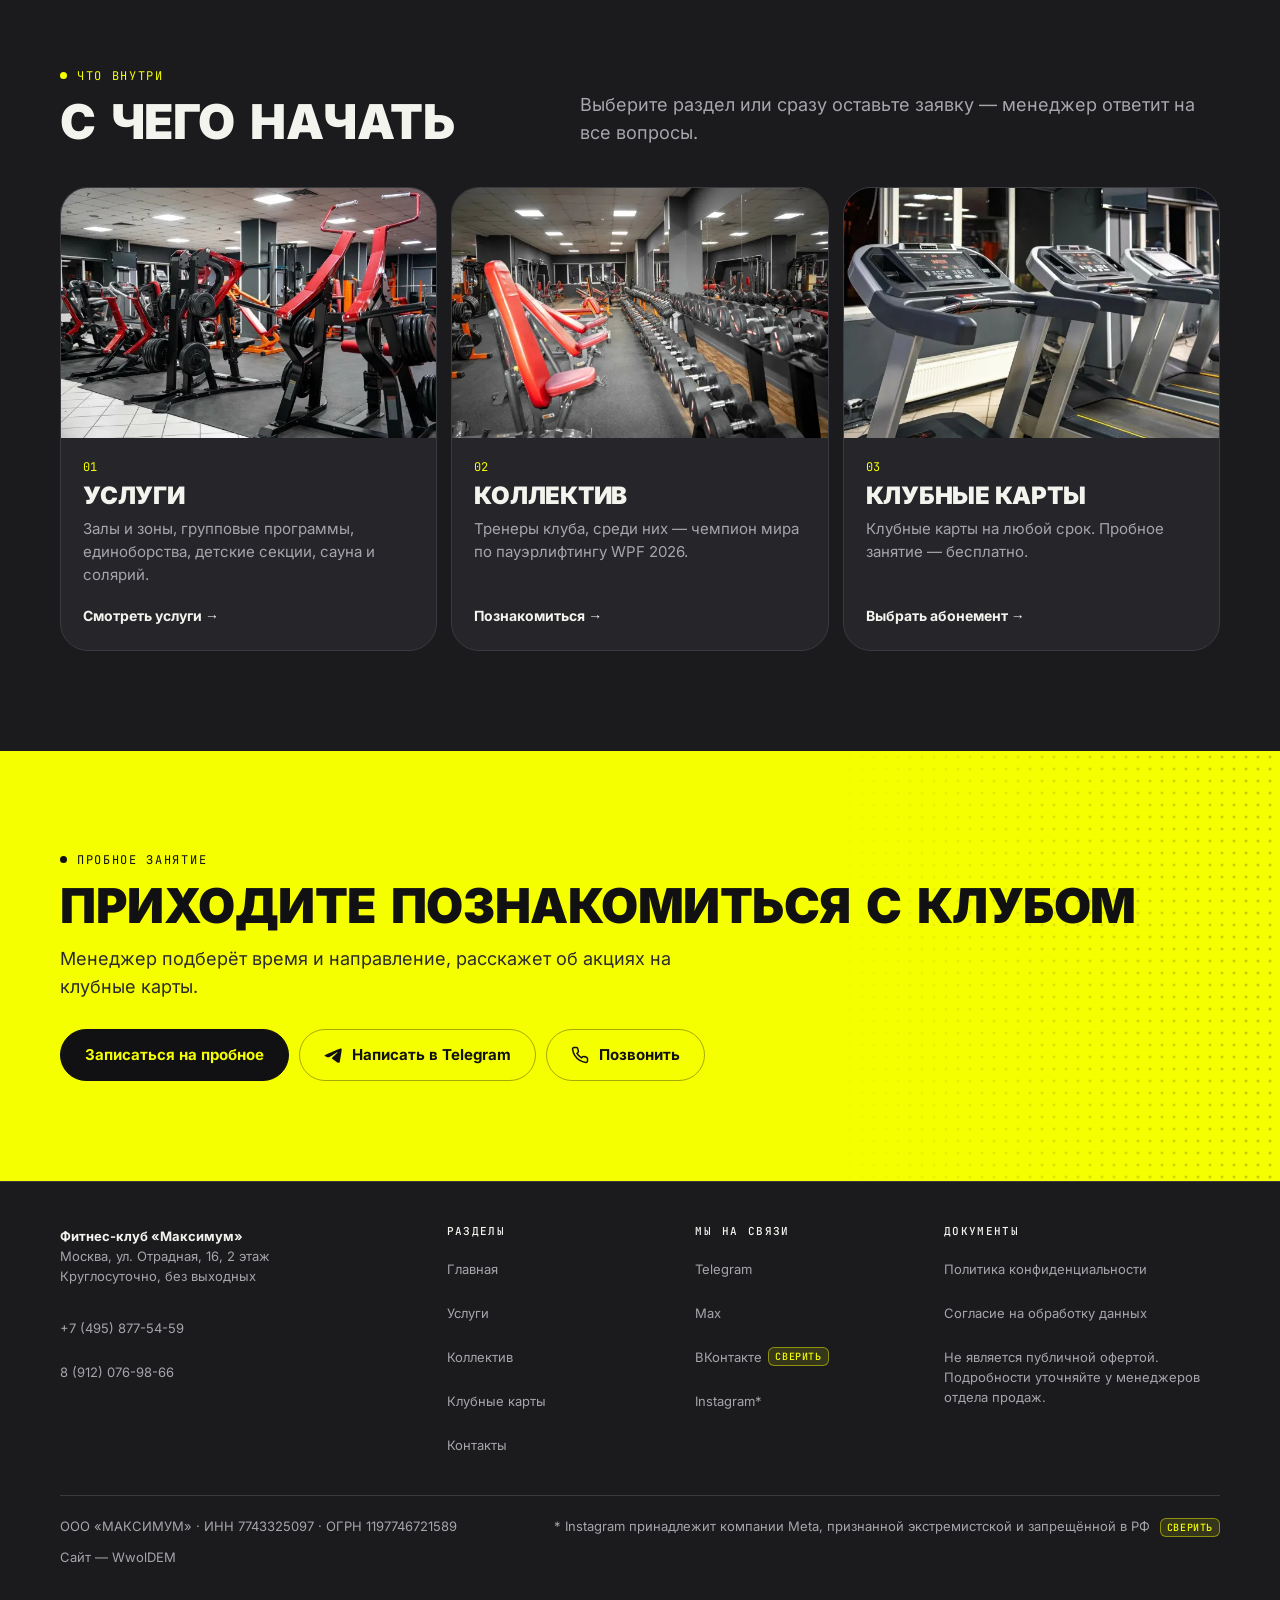
==== commit 3b40fcea: "Демо-сайт «Максимум», версия 31: тест-драйв без «по цене продления» Co-Authored-By: Claude Opus 5.5 " ====
--- a/index.html
+++ b/index.html
@@ -22,11 +22,11 @@
 <link rel="icon" href="assets/img/favicon-32.png" sizes="32x32" type="image/png">
 <link rel="apple-touch-icon" href="assets/img/apple-touch-icon.png">
 <!--/club:head-->
-<link rel="stylesheet" href="assets/css/site.css?v=30">
+<link rel="stylesheet" href="assets/css/site.css?v=31">
 </head>
 <body data-tg="Здравствуйте! Хочу записаться на пробное занятие в «Максимум»">
 <a class="skip" href="#main">К содержанию</a>
-<div class="ver" aria-hidden="true">30</div>
+<div class="ver" aria-hidden="true">31</div>
 
 <header class="header">
   <div class="wrap">
@@ -209,7 +209,7 @@
 </nav>
 <!--/club:actionbar-->
 <!-- Яндекс Метрика (счётчик клуба 99974212) на запуске не подключается: ответственного нет, вернуться позже (см. CLAUDE.md) -->
-<script src="assets/data/club.js?v=30" defer></script>
-<script src="assets/js/site.js?v=30" defer></script>
+<script src="assets/data/club.js?v=31" defer></script>
+<script src="assets/js/site.js?v=31" defer></script>
 </body>
 </html>
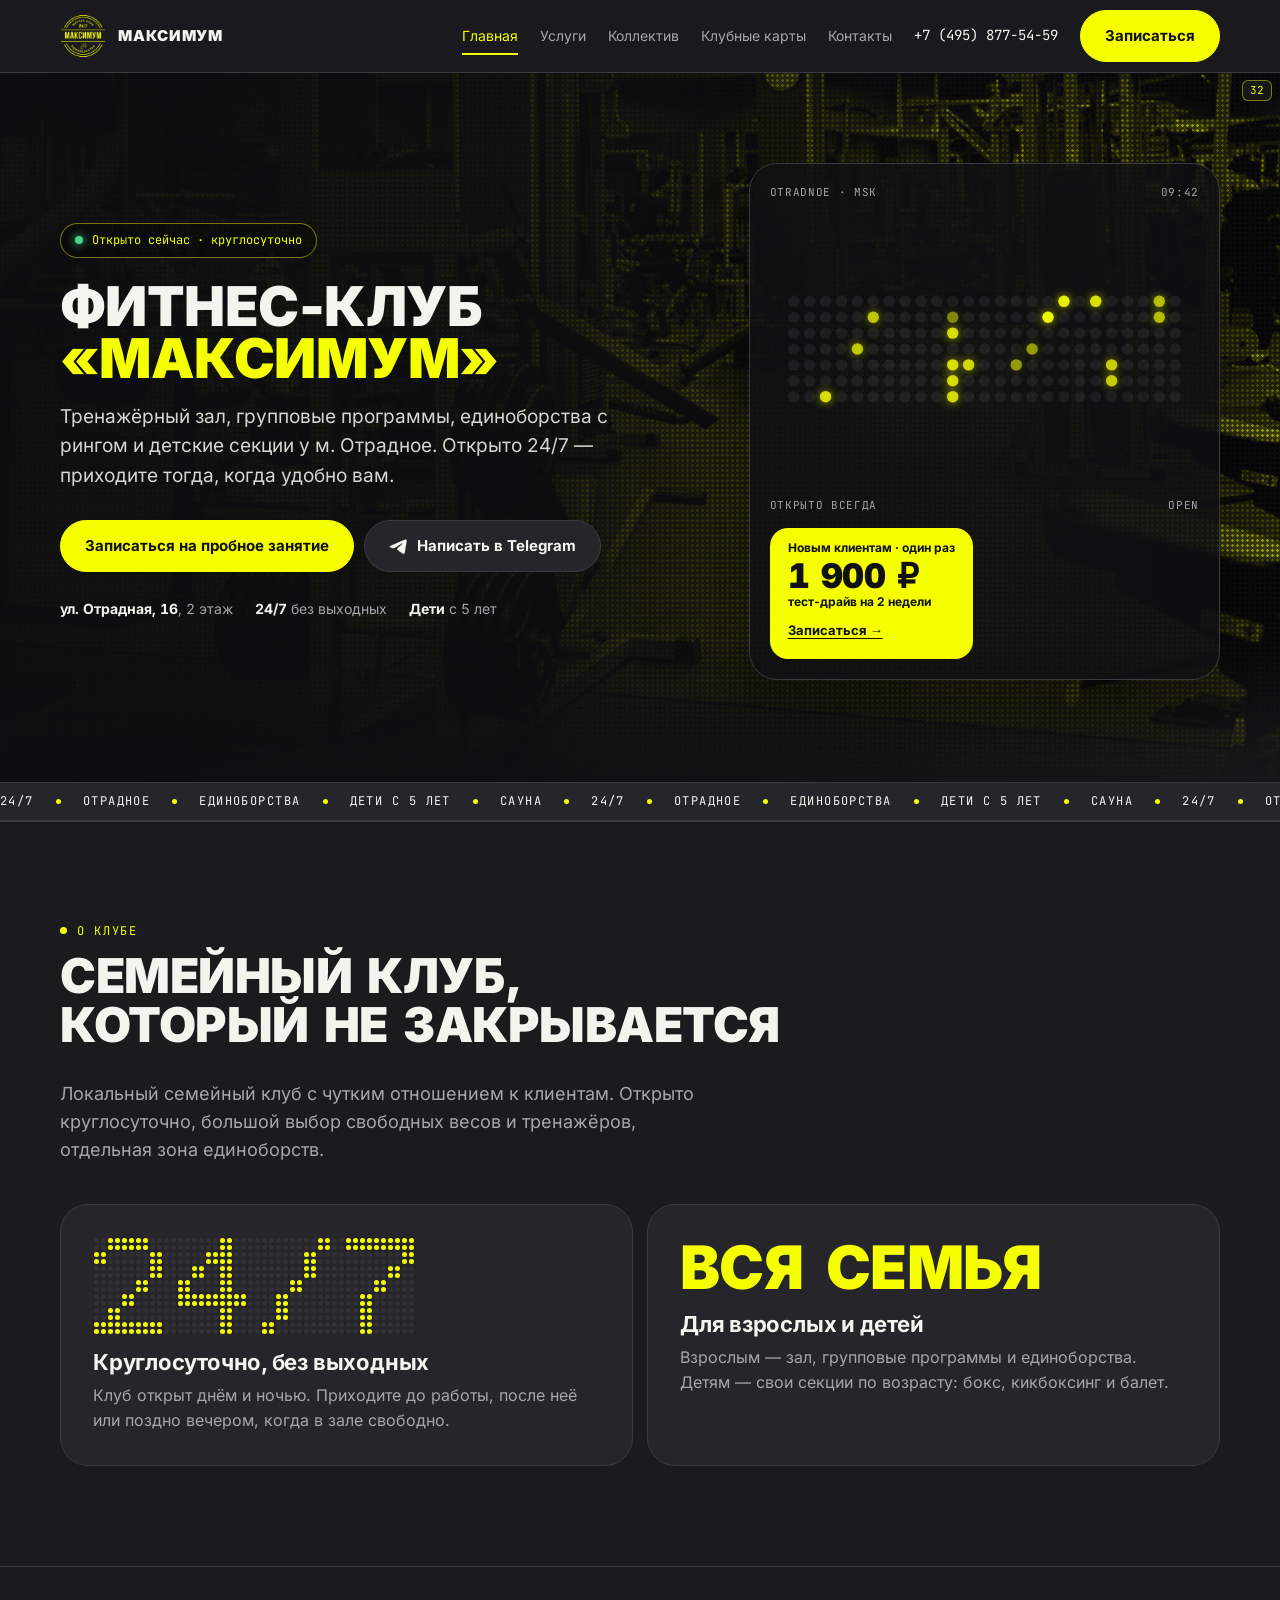
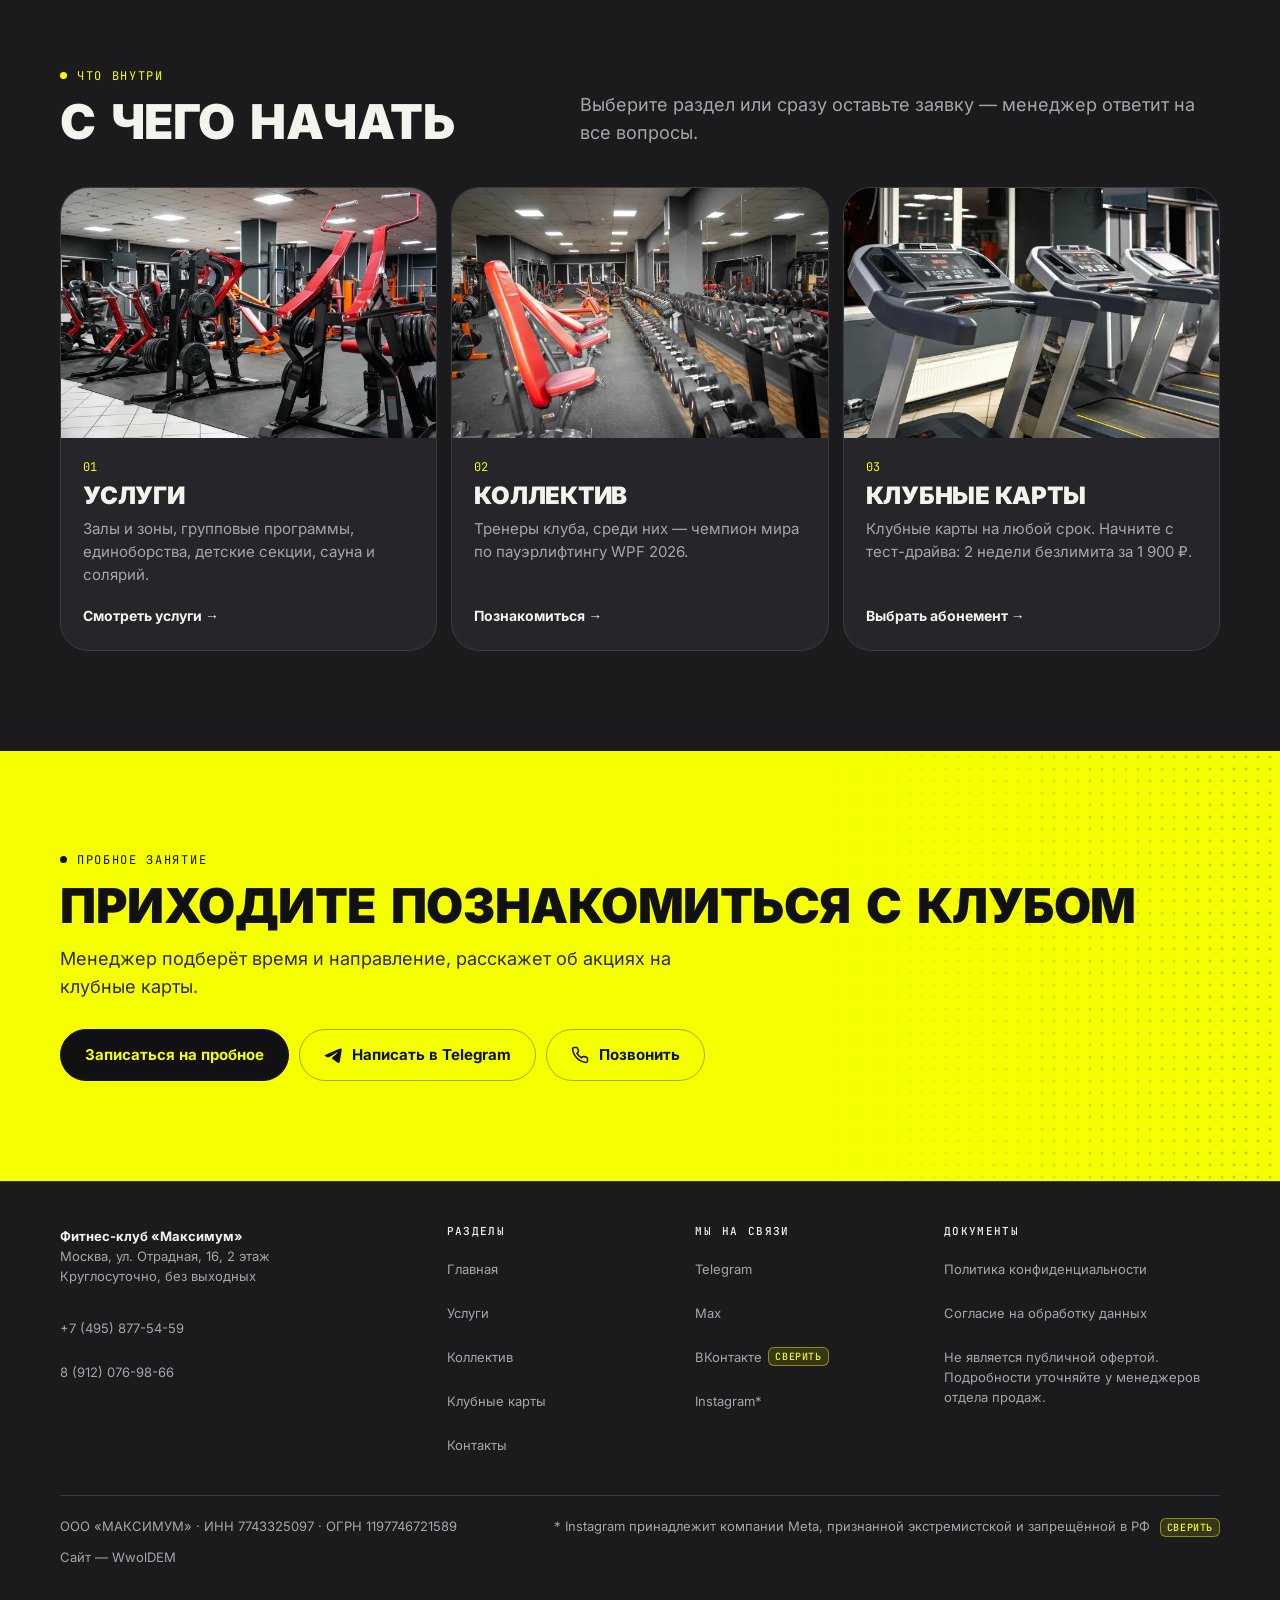
==== commit 19c92057: "Демо-сайт «Максимум», версия 32: безлимитный тест-драйв на 2 недели Co-Authored-By: Claude Opus 5.5 " ====
--- a/index.html
+++ b/index.html
@@ -4,7 +4,7 @@
 <meta charset="utf-8">
 <meta name="viewport" content="width=device-width, initial-scale=1, viewport-fit=cover">
 <title>Фитнес-клуб «Максимум» в Отрадном — круглосуточно, для всей семьи</title>
-<meta name="description" content="Локальный семейный фитнес-клуб «Максимум» у м. Отрадное: открыто круглосуточно, свободные веса и тренажёры, зона единоборств, детские секции. Тест-драйв 14 дней — 1 900 ₽, пробное занятие — бесплатно.">
+<meta name="description" content="Локальный семейный фитнес-клуб «Максимум» у м. Отрадное: открыто круглосуточно, свободные веса и тренажёры, зона единоборств, детские секции. Тест-драйв: 2 недели безлимита за 1 900 ₽, пробное занятие — бесплатно.">
 <meta name="theme-color" content="#1b1b1e">
 <!--club:head-->
 <meta name="robots" content="noindex, nofollow">
@@ -13,7 +13,7 @@
 <meta property="og:locale" content="ru_RU">
 <meta property="og:site_name" content="Фитнес-клуб «Максимум»">
 <meta property="og:title" content="Фитнес-клуб «Максимум» в Отрадном — круглосуточно, для всей семьи">
-<meta property="og:description" content="Локальный семейный фитнес-клуб «Максимум» у м. Отрадное: открыто круглосуточно, свободные веса и тренажёры, зона единоборств, детские секции. Тест-драйв 14 дней — 1 900 ₽, пробное занятие — бесплатно.">
+<meta property="og:description" content="Локальный семейный фитнес-клуб «Максимум» у м. Отрадное: открыто круглосуточно, свободные веса и тренажёры, зона единоборств, детские секции. Тест-драйв: 2 недели безлимита за 1 900 ₽, пробное занятие — бесплатно.">
 <meta property="og:url" content="https://maximum-club.example/">
 <meta property="og:image" content="https://maximum-club.example/assets/img/og.jpg">
 <meta property="og:image:width" content="1200">
@@ -22,11 +22,11 @@
 <link rel="icon" href="assets/img/favicon-32.png" sizes="32x32" type="image/png">
 <link rel="apple-touch-icon" href="assets/img/apple-touch-icon.png">
 <!--/club:head-->
-<link rel="stylesheet" href="assets/css/site.css?v=31">
+<link rel="stylesheet" href="assets/css/site.css?v=32">
 </head>
 <body data-tg="Здравствуйте! Хочу записаться на пробное занятие в «Максимум»">
 <a class="skip" href="#main">К содержанию</a>
-<div class="ver" aria-hidden="true">31</div>
+<div class="ver" aria-hidden="true">32</div>
 
 <header class="header">
   <div class="wrap">
@@ -79,7 +79,7 @@
       <div class="price-tag"><!--club:hero-price-->
         <small>Новым клиентам · один раз</small>
         <b>1 900 ₽</b>
-        <small>тест-драйв на 14 дней</small>
+        <small>тест-драйв на 2 недели</small>
         <a href="kontakty.html?interest=testdrive#form">Записаться →</a>
       <!--/club:hero-price-->
       </div>
@@ -133,7 +133,7 @@
       </a>
       <a class="go" href="opcii.html">
         <div class="photo"><!--club:photo:treadmills--><img src="assets/img/photos/treadmills-1280.webp" srcset="assets/img/photos/treadmills-640.webp 640w, assets/img/photos/treadmills-1280.webp 1280w" sizes="(max-width: 640px) 100vw, (max-width: 1080px) 50vw, 400px" width="1280" height="853" alt="Кардиозона: ряд беговых дорожек" loading="lazy" decoding="async" data-photo="treadmills"><!--/club:photo:treadmills--></div>
-        <div class="go-body"><span class="num">03</span><h3>Клубные карты</h3><p>Клубные карты на любой срок. Пробное занятие — бесплатно.</p><span class="arrow">Выбрать абонемент →</span></div>
+        <div class="go-body"><span class="num">03</span><h3>Клубные карты</h3><p><!--club:promo-line-->Клубные карты на любой срок. Начните с тест-драйва: 2 недели безлимита за 1 900 ₽.<!--/club:promo-line--></p><span class="arrow">Выбрать абонемент →</span></div>
       </a>
     </div>
   </div>
@@ -209,7 +209,7 @@
 </nav>
 <!--/club:actionbar-->
 <!-- Яндекс Метрика (счётчик клуба 99974212) на запуске не подключается: ответственного нет, вернуться позже (см. CLAUDE.md) -->
-<script src="assets/data/club.js?v=31" defer></script>
-<script src="assets/js/site.js?v=31" defer></script>
+<script src="assets/data/club.js?v=32" defer></script>
+<script src="assets/js/site.js?v=32" defer></script>
 </body>
 </html>
